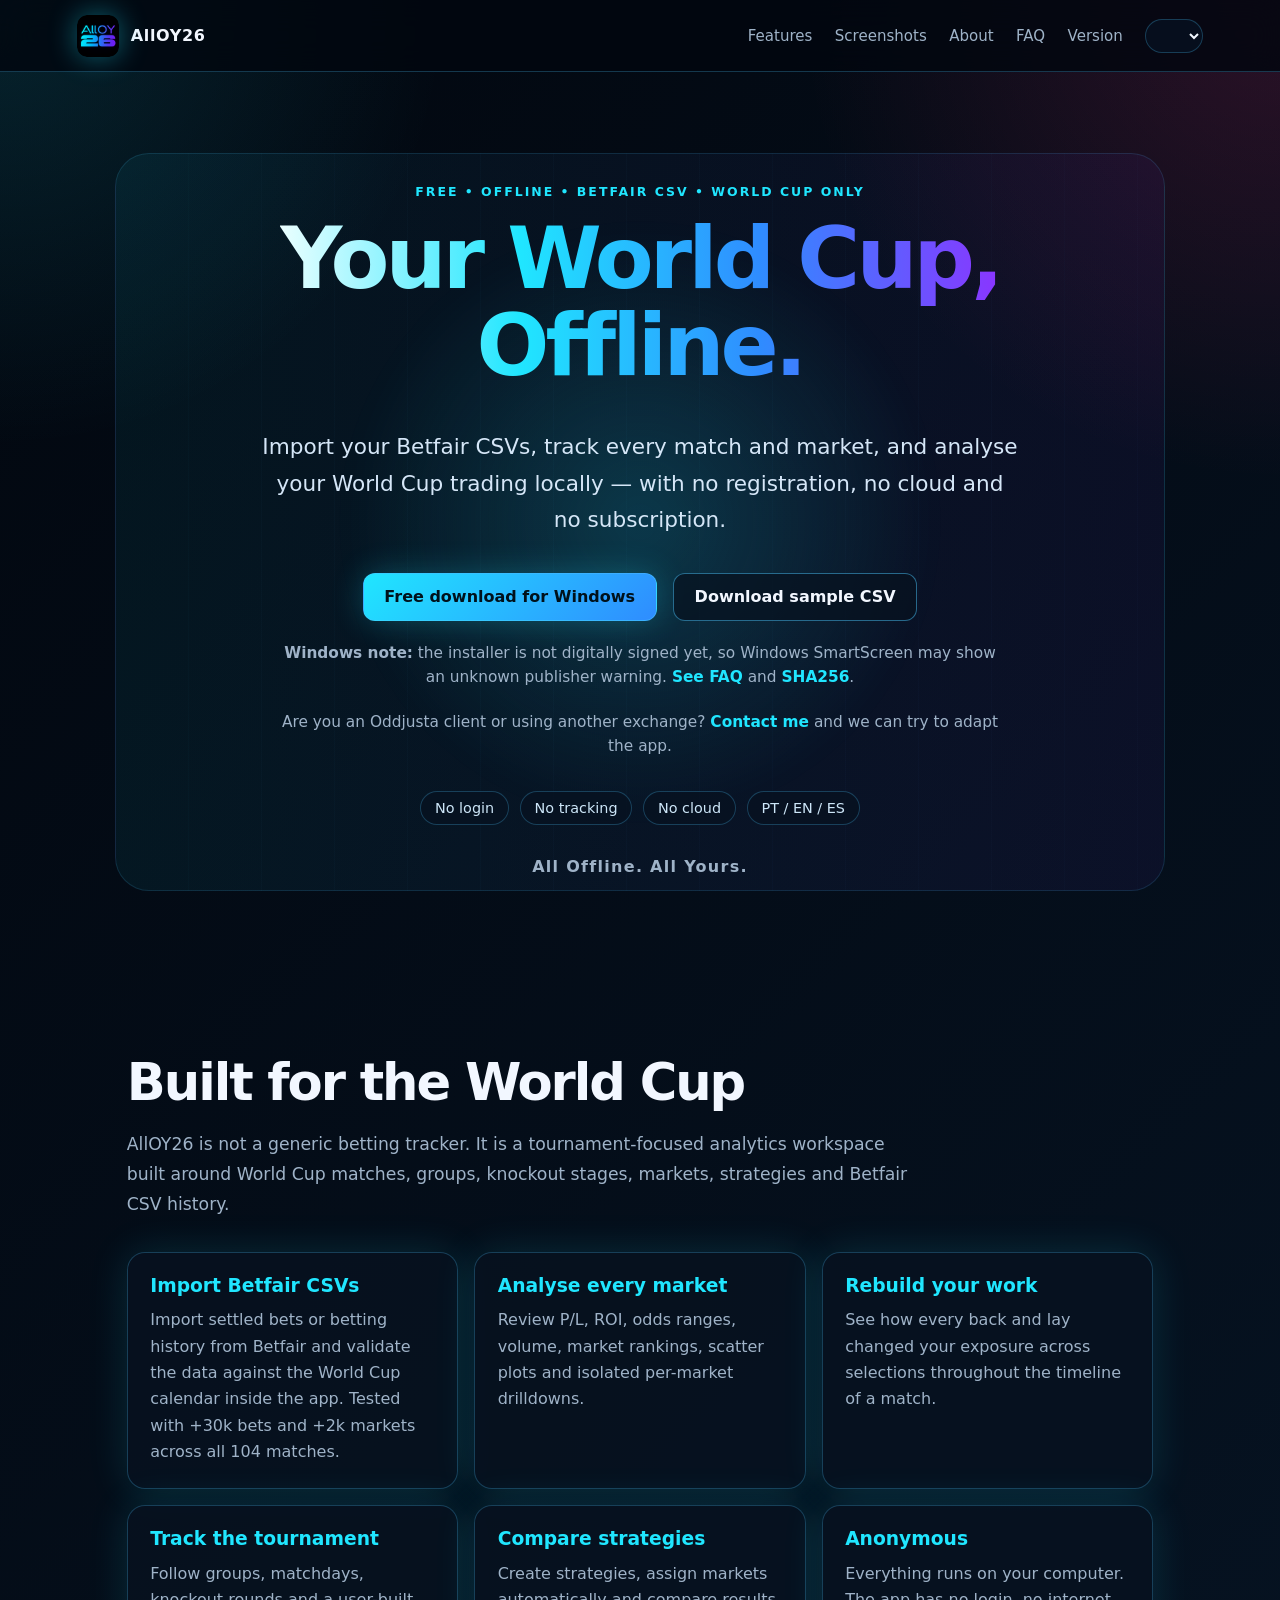
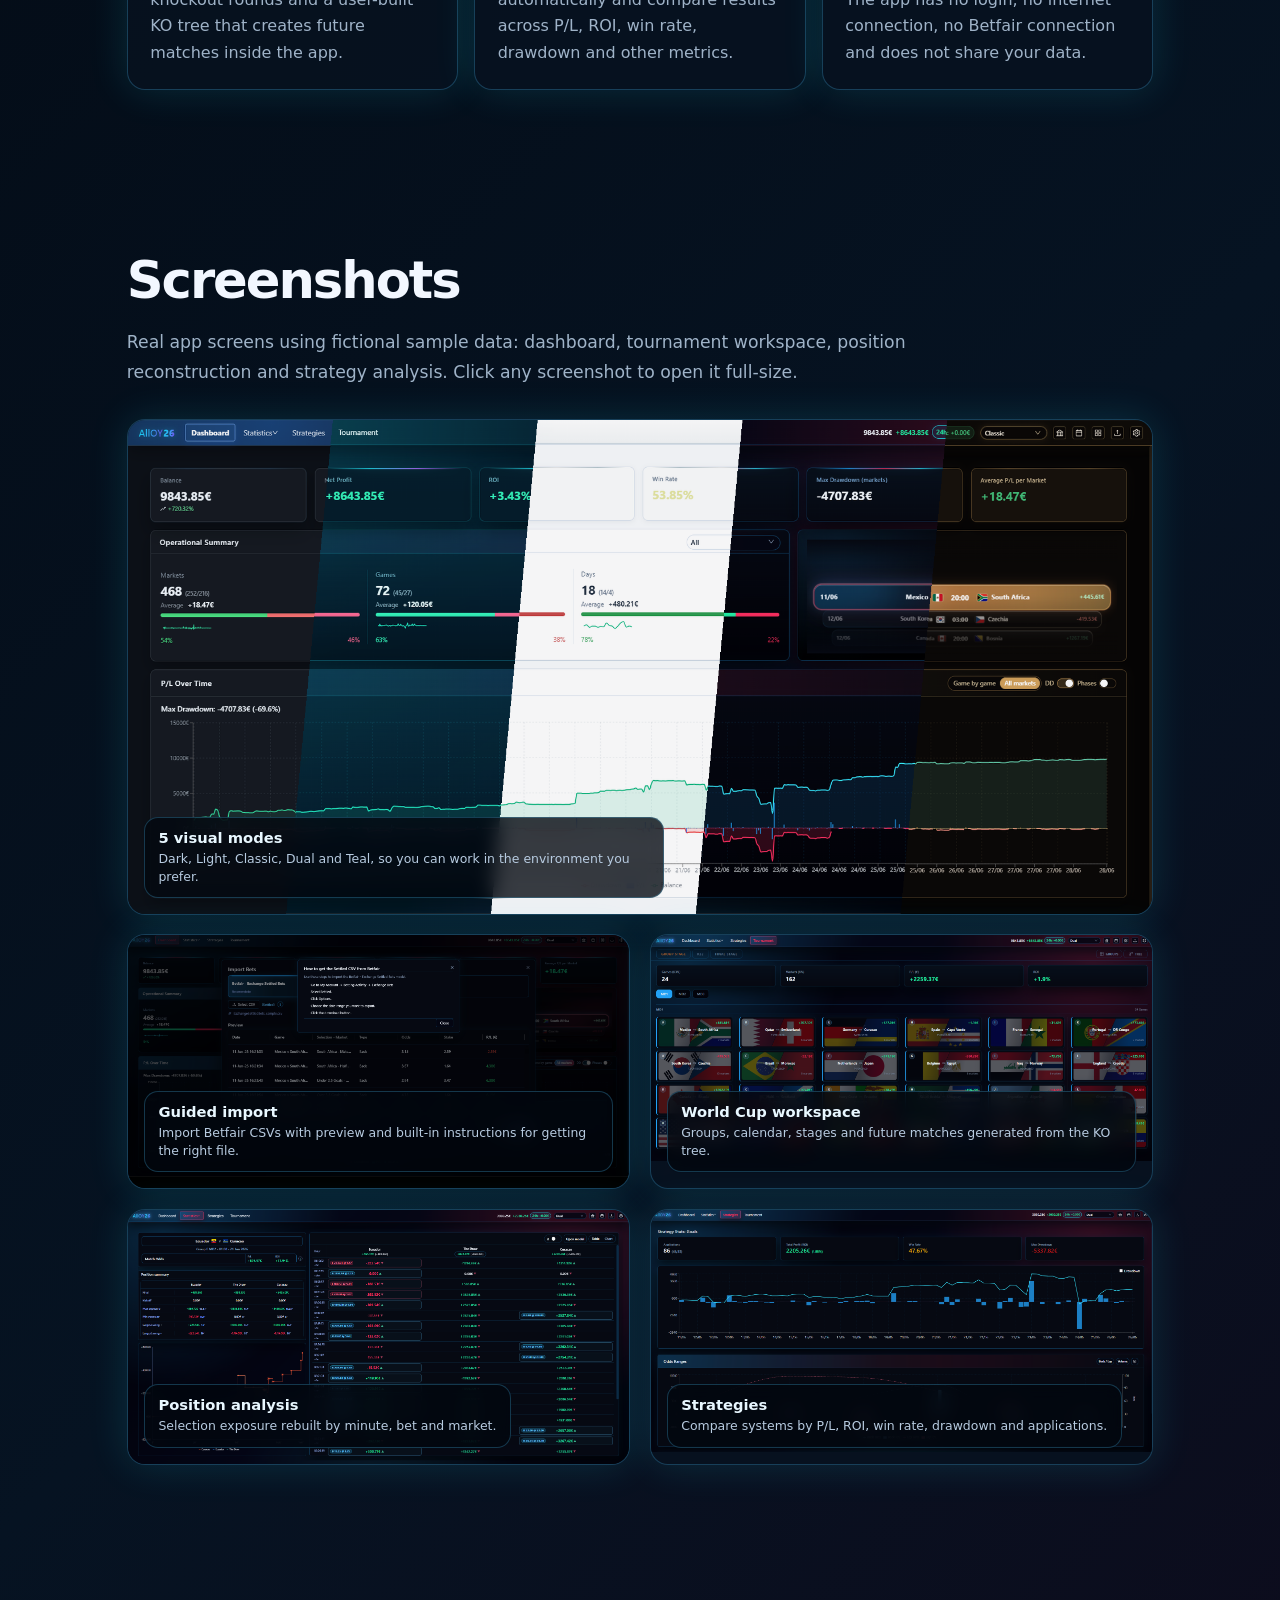
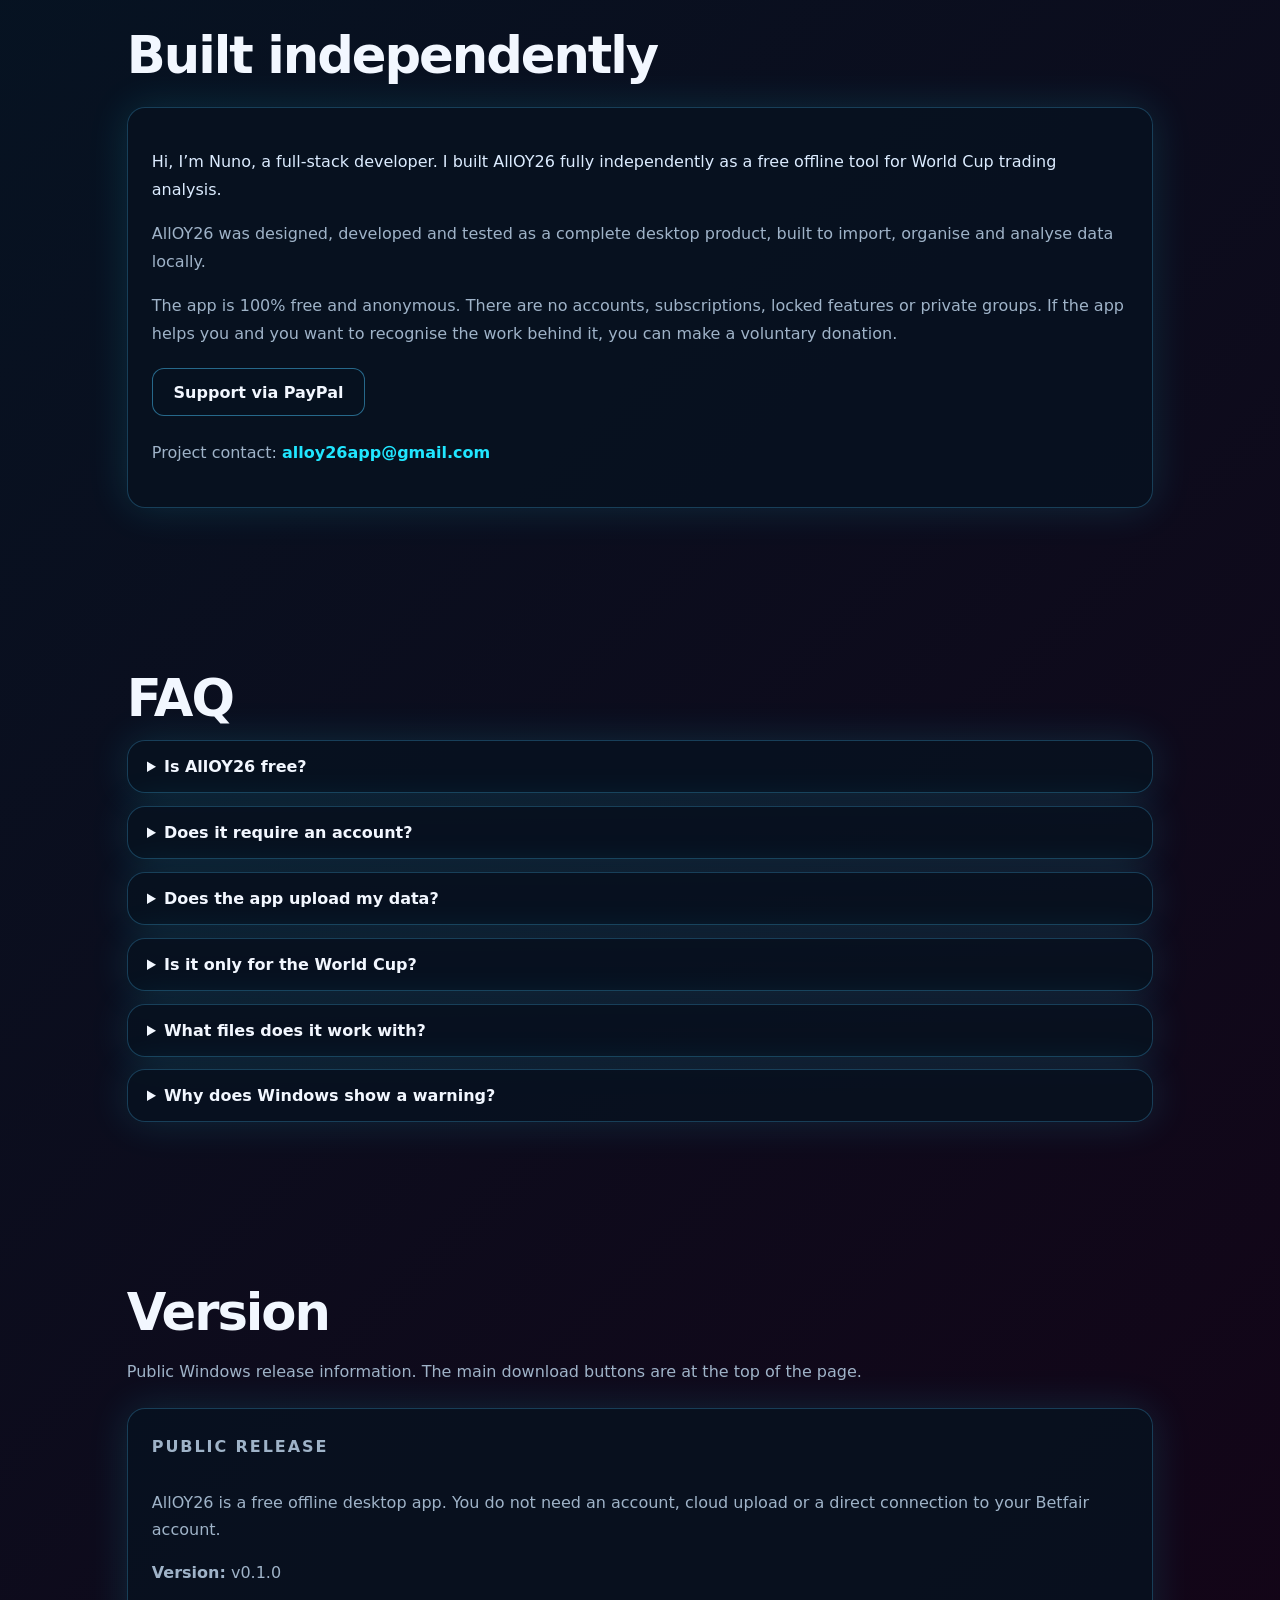
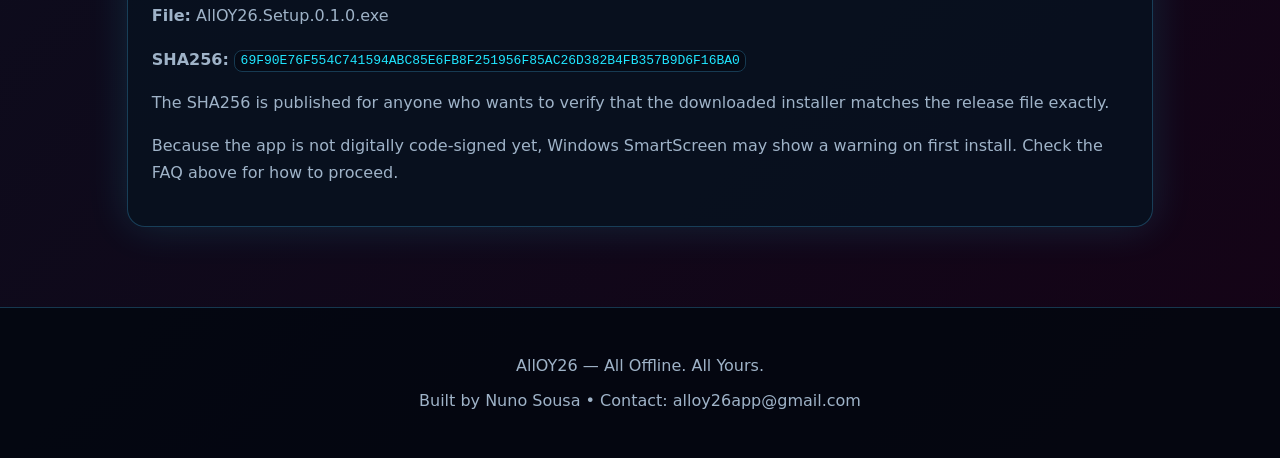
==== en.html @ 1a5ba140 "Update en.html" ====
<!DOCTYPE html>
<html lang="en">
<head>
  <meta charset="UTF-8" />
  <meta name="viewport" content="width=device-width, initial-scale=1.0" />

  <title>AllOY26 — Offline World Cup Trading Analyst</title>

  <meta
    name="description"
    content="AllOY26 is a free offline World Cup trading analyst for Betfair CSVs. No account, no cloud, no subscription."
  />

  <link rel="stylesheet" href="styles.css" />
</head>

<body>
  <header class="site-header">
    <div class="brand">
      <img class="brand-logo" src="assets/logo.png" alt="AllOY26 logo">
      <span>AllOY26</span>
    </div>

    <nav>
      <a href="#features">Features</a>
      <a href="#screenshots">Screenshots</a>
      <a href="#about">About</a>
      <a href="#faq">FAQ</a>
      <a href="#download">Version</a>
      <label class="language-picker" aria-label="Choose language">
        <select onchange="window.location.href = this.value">
          <option value="index.html">🇵🇹</option>
          <option value="en.html" selected>🇬🇧</option>
          <option value="es.html">🇪🇸</option>
        </select>
      </label>
    </nav>
  </header>

  <main>
    <section class="hero">
      <div class="hero-glow"></div>

      <p class="eyebrow">Free • Offline • Betfair CSV • World Cup only</p>

      <h1>Your World Cup,<br>Offline.</h1>

      <p class="hero-text">
        Import your Betfair CSVs, track every match and market, and analyse
        your World Cup trading locally — with no registration, no cloud and no subscription.
      </p>

      <div class="hero-actions">
        <a class="btn primary" href="https://github.com/NunoSousa9/alloy26/releases/download/v0.1.0/AllOY26.Setup.0.1.0.exe">
          Free download for Windows
        </a>
        <a class="btn secondary" href="https://github.com/NunoSousa9/alloy26/releases/download/v0.1.0/ExchangeSettledBets_sample.csv">
          Download sample CSV
        </a>
      </div>

      <p class="hero-note">
        <strong>Windows note:</strong> the installer is not digitally signed yet,
        so Windows SmartScreen may show an unknown publisher warning.
        <a href="#faq">See FAQ</a> and <a href="#download">SHA256</a>.
      </p>

      <p class="hero-note">
        Are you an Oddjusta client or using another exchange?
        <a href="mailto:alloy26app@gmail.com">Contact me</a> and we can try to adapt the app.
      </p>

      <div class="trust-row">
        <span>No login</span>
        <span>No tracking</span>
        <span>No cloud</span>
        <span>PT / EN / ES</span>
      </div>

      <p class="tagline">All Offline. All Yours.</p>
    </section>

    <section id="features" class="section">
      <h2>Built for the World Cup</h2>

      <p class="section-intro">
        AllOY26 is not a generic betting tracker. It is a tournament-focused
        analytics workspace built around World Cup matches, groups, knockout stages,
        markets, strategies and Betfair CSV history.
      </p>

      <div class="feature-grid">
        <article>
          <h3>Import Betfair CSVs</h3>
          <p>
            Import settled bets or betting history from Betfair and validate the data against the World Cup calendar inside the app. Tested with +30k bets and +2k markets across all 104 matches.
          </p>
        </article>

        <article>
          <h3>Analyse every market</h3>
          <p>
            Review P/L, ROI, odds ranges, volume, market rankings, scatter plots
            and isolated per-market drilldowns.
          </p>
        </article>

        <article>
          <h3>Rebuild your work</h3>
          <p>
            See how every back and lay changed your exposure across selections
            throughout the timeline of a match.
          </p>
        </article>

        <article>
          <h3>Track the tournament</h3>
          <p>
            Follow groups, matchdays, knockout rounds and a user-built KO tree
            that creates future matches inside the app.
          </p>
        </article>

        <article>
          <h3>Compare strategies</h3>
          <p>
            Create strategies, assign markets automatically and compare results
            across P/L, ROI, win rate, drawdown and other metrics.
          </p>
        </article>

        <article>
          <h3>Anonymous</h3>
          <p>
            Everything runs on your computer. The app has no login, no internet connection,
            no Betfair connection and does not share your data.
          </p>
        </article>
      </div>
    </section>

    <section id="screenshots" class="section screenshots">
      <h2>Screenshots</h2>

      <p class="section-intro">
        Real app screens using fictional sample data: dashboard, tournament workspace,
        position reconstruction and strategy analysis. Click any screenshot to open it full-size.
      </p>

      <div class="screenshot-showcase">
        <a class="screenshot-card screenshot-main" href="assets/visual-modes.png" target="_blank" rel="noopener">
          <img src="assets/visual-modes.png" alt="AllOY26 dashboard split across five visual modes">
          <figcaption>
            <strong>5 visual modes</strong>
            <span>Dark, Light, Classic, Dual and Teal, so you can work in the environment you prefer.</span>
          </figcaption>
        </a>

        <div class="screenshot-grid">
          <a class="screenshot-card" href="assets/import-guided.png" target="_blank" rel="noopener">
            <img src="assets/import-guided.png" alt="AllOY26 importer with CSV preview and Betfair instructions">
            <figcaption>
              <strong>Guided import</strong>
              <span>Import Betfair CSVs with preview and built-in instructions for getting the right file.</span>
            </figcaption>
          </a>

          <a class="screenshot-card" href="assets/tournament.png" target="_blank" rel="noopener">
            <img src="assets/tournament.png" alt="AllOY26 World Cup tournament workspace">
            <figcaption>
              <strong>World Cup workspace</strong>
              <span>Groups, calendar, stages and future matches generated from the KO tree.</span>
            </figcaption>
          </a>

          <a class="screenshot-card" href="assets/position-analysis.png" target="_blank" rel="noopener">
            <img src="assets/position-analysis.png" alt="AllOY26 position and exposure analysis screen">
            <figcaption>
              <strong>Position analysis</strong>
              <span>Selection exposure rebuilt by minute, bet and market.</span>
            </figcaption>
          </a>

          <a class="screenshot-card" href="assets/strategies.png" target="_blank" rel="noopener">
            <img src="assets/strategies.png" alt="AllOY26 strategy statistics screen">
            <figcaption>
              <strong>Strategies</strong>
              <span>Compare systems by P/L, ROI, win rate, drawdown and applications.</span>
            </figcaption>
          </a>
        </div>
      </div>
    </section>

    <section id="about" class="section about">
      <h2>Built independently</h2>

      <div class="about-card">
        <p>
          Hi, I’m Nuno, a full-stack developer. I built AllOY26 fully
          independently as a free offline tool for World Cup trading analysis.
        </p>

        <p>
          AllOY26 was designed, developed and tested as a complete desktop product,
          built to import, organise and analyse data locally.
        </p>

        <p>
          The app is 100% free and anonymous. There are no accounts,
          subscriptions, locked features or private groups. If the app helps you
          and you want to recognise the work behind it, you can make a voluntary
          donation.
        </p>

        <div class="about-actions">
          <a class="btn secondary" href="https://www.paypal.com/paypalme/AllOYApp" target="_blank" rel="noopener">
            Support via PayPal
          </a>
        </div>

        <p>
          Project contact:
          <a href="mailto:alloy26app@gmail.com">alloy26app@gmail.com</a>
        </p>
      </div>
    </section>

    <section id="faq" class="section faq">
      <h2>FAQ</h2>

      <details>
        <summary>Is AllOY26 free?</summary>
        <p>Yes. The app is free to download and use.</p>
      </details>

      <details>
        <summary>Does it require an account?</summary>
        <p>No. There is no login, account system or registration.</p>
      </details>

      <details>
        <summary>Does the app upload my data?</summary>
        <p>No. AllOY26 is offline. Your CSVs and data stay on your computer.</p>
      </details>

      <details>
        <summary>Is it only for the World Cup?</summary>
        <p>
          Yes. AllOY26 was built specifically around the World Cup structure,
          calendar, groups and knockout stages.
        </p>
      </details>

      <details>
        <summary>What files does it work with?</summary>
        <p>
          The app was designed to import Betfair CSVs related to World Cup bets
          and markets.
        </p>
      </details>

      <details>
        <summary>Why does Windows show a warning?</summary>
        <p>
          Because AllOY26 is a new indie app and is not digitally code-signed yet,
          Windows SmartScreen may show a warning on first install. This is common
          for new applications from independent developers.
        </p>
        <p>
          To install it, click "More info" and then "Run anyway".
          You can also verify the file integrity using the SHA256 checksum published
          in the Version section.
        </p>
      </details>

    </section>

    <section id="download" class="section download">
      <h2>Version</h2>
    
      <p>
        Public Windows release information. The main download buttons are at the
        top of the page.
      </p>
    
      <div class="download-box">
        <p class="status">Public release</p>
    
        <p>
          AllOY26 is a free offline desktop app. You do not need an account,
          cloud upload or a direct connection to your Betfair account.
        </p>
    
        <p>
          <strong>Version:</strong> v0.1.0
        </p>
    
        <p>
          <strong>File:</strong> AllOY26.Setup.0.1.0.exe
        </p>
    
        <p>
          <strong>SHA256:</strong>
          <code>69F90E76F554C741594ABC85E6FB8F251956F85AC26D382B4FB357B9D6F16BA0</code>
        </p>
    
        <p>
          The SHA256 is published for anyone who wants to verify that the downloaded
          installer matches the release file exactly.
        </p>
    
        <p>
          Because the app is not digitally code-signed yet, Windows SmartScreen may show
          a warning on first install. Check the FAQ above for how to proceed.
        </p>
      </div>
    </section>
  </main>

  <footer>
    <p>AllOY26 — All Offline. All Yours.</p>
    <p>Built by Nuno Sousa • Contact: alloy26app@gmail.com</p>
  </footer>
</body>
</html>
---- styles.css ----
:root {
  --bg: #02070f;
  --bg-soft: #061424;
  --card: rgba(7, 18, 32, 0.86);
  --card-strong: rgba(10, 28, 48, 0.95);
  --border: rgba(74, 198, 255, 0.26);
  --border-strong: rgba(74, 198, 255, 0.48);
  --text: #f2f7ff;
  --muted: #9fb3c8;
  --cyan: #20e6ff;
  --blue: #2f8cff;
  --violet: #8a35ff;
  --pink: #ff2d7a;
  --green: #21f0a0;
  --shadow: 0 0 40px rgba(32, 230, 255, 0.14);
}

* {
  box-sizing: border-box;
}

html {
  scroll-behavior: smooth;
}

body {
  margin: 0;
  font-family: Inter, system-ui, -apple-system, BlinkMacSystemFont, "Segoe UI", sans-serif;
  background:
    radial-gradient(circle at top left, rgba(32, 230, 255, 0.13), transparent 28rem),
    radial-gradient(circle at top right, rgba(255, 45, 122, 0.16), transparent 30rem),
    linear-gradient(135deg, #02070f 0%, #061322 48%, #150316 100%);
  color: var(--text);
  min-height: 100vh;
}

a {
  color: inherit;
  text-decoration: none;
}

.site-header {
  position: sticky;
  top: 0;
  z-index: 10;
  height: 72px;
  display: flex;
  align-items: center;
  justify-content: space-between;
  padding: 0 6vw;
  border-bottom: 1px solid var(--border);
  background: rgba(2, 7, 15, 0.82);
  backdrop-filter: blur(16px);
}

.brand {
  display: flex;
  align-items: center;
  gap: 0.75rem;
  font-weight: 800;
  letter-spacing: 0.04em;
}

.brand-logo {
  width: 42px;
  height: 42px;
  object-fit: contain;
  border-radius: 10px;
  display: block;
  filter: drop-shadow(0 0 14px rgba(32, 230, 255, 0.4));
}

nav {
  display: flex;
  align-items: center;
  gap: 1.4rem;
  color: var(--muted);
  font-size: 0.94rem;
}

nav a:hover {
  color: var(--cyan);
}

.language-picker {
  position: relative;
}

.language-picker select {
  min-height: 34px;
  width: 58px;
  padding: 0 1.6rem 0 0.65rem;
  border: 1px solid var(--border);
  border-radius: 999px;
  background: rgba(7, 18, 32, 0.82);
  color: var(--text);
  font: inherit;
  cursor: pointer;
  outline: none;
}

.language-picker select:hover,
.language-picker select:focus {
  border-color: var(--cyan);
}

main {
  overflow: hidden;
}

.hero {
  position: relative;
  min-height: calc(100vh - 72px);
  display: grid;
  place-items: center;
  text-align: center;
  padding: 7rem 6vw 5rem;
}

.hero::before {
  content: "";
  position: absolute;
  inset: 9%;
  border: 1px solid rgba(74, 198, 255, 0.14);
  border-radius: 34px;
  background:
    linear-gradient(90deg, rgba(32, 230, 255, 0.06), rgba(138, 53, 255, 0.06)),
    repeating-linear-gradient(
      90deg,
      transparent 0,
      transparent 72px,
      rgba(74, 198, 255, 0.035) 73px
    );
  pointer-events: none;
}

.hero > * {
  position: relative;
  z-index: 2;
}

.hero-glow {
  position: absolute;
  width: 620px;
  height: 620px;
  border-radius: 50%;
  background: radial-gradient(circle, rgba(32, 230, 255, 0.18), transparent 68%);
  filter: blur(12px);
}

.eyebrow {
  margin: 0 0 1rem;
  color: var(--cyan);
  font-weight: 800;
  letter-spacing: 0.16em;
  text-transform: uppercase;
  font-size: 0.78rem;
}

h1 {
  max-width: 980px;
  margin: 0;
  font-size: clamp(2.8rem, 6.7vw, 6.2rem);
  line-height: 1.02;
  letter-spacing: -0.045em;
  background: linear-gradient(90deg, #eaffff, var(--cyan), var(--blue), var(--violet));
  -webkit-background-clip: text;
  background-clip: text;
  color: transparent;
  padding-bottom: 0.08em;
}

.hero-text {
  max-width: 760px;
  margin: 2rem auto 0;
  color: #d5e6f7;
  font-size: clamp(1.05rem, 1.8vw, 1.35rem);
  line-height: 1.7;
}

.hero-note {
  max-width: 720px;
  margin: 1.25rem auto 0;
  color: var(--muted);
  font-size: 0.96rem;
  line-height: 1.6;
}

.hero-note a {
  color: var(--cyan);
  font-weight: 800;
}

.hero-actions {
  display: flex;
  justify-content: center;
  gap: 1rem;
  flex-wrap: wrap;
  margin-top: 2.1rem;
}

.btn {
  display: inline-flex;
  align-items: center;
  justify-content: center;
  min-height: 48px;
  padding: 0 1.3rem;
  border-radius: 12px;
  font-weight: 800;
  border: 1px solid var(--border-strong);
  transition: transform 0.16s ease, box-shadow 0.16s ease, border-color 0.16s ease;
}

.btn:hover {
  transform: translateY(-2px);
}

.btn.primary {
  background: linear-gradient(135deg, var(--cyan), var(--blue));
  color: #00111b;
  box-shadow: 0 0 32px rgba(32, 230, 255, 0.24);
}

.btn.secondary {
  background: rgba(7, 18, 32, 0.74);
  color: var(--text);
}

.trust-row {
  display: flex;
  justify-content: center;
  gap: 0.7rem;
  flex-wrap: wrap;
  margin-top: 2rem;
}

.trust-row span {
  border: 1px solid var(--border);
  background: rgba(7, 18, 32, 0.75);
  color: #cde6f8;
  border-radius: 999px;
  padding: 0.5rem 0.85rem;
  font-size: 0.9rem;
}

.tagline {
  margin-top: 2rem;
  color: var(--muted);
  font-weight: 700;
  letter-spacing: 0.08em;
}

.section {
  max-width: 1180px;
  margin: 0 auto;
  padding: 5rem 6vw;
}

.section h2 {
  margin: 0;
  font-size: clamp(2rem, 4vw, 3.5rem);
  letter-spacing: -0.04em;
}

.section-intro {
  max-width: 800px;
  color: var(--muted);
  font-size: 1.08rem;
  line-height: 1.75;
}

.feature-grid {
  display: grid;
  grid-template-columns: repeat(3, minmax(0, 1fr));
  gap: 1rem;
  margin-top: 2rem;
}

.feature-grid article,
.download-box,
.faq details,
.screenshot-card,
.about-card {
  border: 1px solid var(--border);
  background: var(--card);
  border-radius: 18px;
  box-shadow: var(--shadow);
}

.feature-grid article {
  padding: 1.4rem;
}

.feature-grid h3 {
  margin: 0 0 0.7rem;
  color: var(--cyan);
}

.feature-grid p {
  margin: 0;
  color: var(--muted);
  line-height: 1.65;
}

.screenshot-showcase {
  margin-top: 2rem;
}

.screenshot-grid {
  display: grid;
  grid-template-columns: repeat(2, minmax(0, 1fr));
  gap: 1.2rem;
  margin-top: 1.2rem;
}

.screenshot-card {
  margin: 0;
  color: var(--muted);
  overflow: hidden;
  position: relative;
  background: rgba(7, 18, 32, 0.86);
}

.screenshot-card img {
  width: 100%;
  height: auto;
  display: block;
  opacity: 0.96;
  transition: transform 0.25s ease, opacity 0.25s ease;
}

.screenshot-main img {
  width: 100%;
}

.screenshot-main {
  display: block;
}

.screenshot-card:hover img {
  transform: scale(1.015);
  opacity: 1;
}

.screenshot-card figcaption {
  position: absolute;
  left: 1rem;
  bottom: 1rem;
  max-width: min(520px, calc(100% - 2rem));
  padding: 0.7rem 0.85rem;
  border-radius: 14px;
  background: rgba(2, 7, 15, 0.78);
  border: 1px solid var(--border);
  color: #e8f7ff;
  backdrop-filter: blur(10px);
}

.screenshot-card figcaption strong,
.screenshot-card figcaption span {
  display: block;
}

.screenshot-card figcaption strong {
  font-size: 0.92rem;
  font-weight: 900;
}

.screenshot-card figcaption span {
  margin-top: 0.25rem;
  color: #b7cbe0;
  font-size: 0.78rem;
  line-height: 1.45;
}

.placeholder {
  background:
    linear-gradient(135deg, rgba(32, 230, 255, 0.08), rgba(255, 45, 122, 0.08)),
    repeating-linear-gradient(
      0deg,
      rgba(255, 255, 255, 0.035) 0,
      rgba(255, 255, 255, 0.035) 1px,
      transparent 1px,
      transparent 38px
    );
}

.download-box {
  margin-top: 1.4rem;
  padding: 1.5rem;
}

.status {
  display: inline-flex;
  margin: 0 0 0.8rem;
  color: var(--green);
  font-weight: 900;
  text-transform: uppercase;
  letter-spacing: 0.12em;
}

.download p {
  color: var(--muted);
  line-height: 1.7;
}

.about-card {
  margin-top: 1.4rem;
  padding: 1.5rem;
}

.about-card p {
  color: var(--muted);
  line-height: 1.75;
}

.about-card p:first-child {
  color: #dcecff;
}

.about-actions {
  margin: 1.25rem 0 1.4rem;
}

.about-card .btn {
  color: var(--text);
}

.about-card a {
  color: var(--cyan);
  font-weight: 800;
}

.faq details {
  padding: 1rem 1.2rem;
  margin-top: 0.8rem;
}

.faq summary {
  cursor: pointer;
  font-weight: 800;
}

.faq p {
  color: var(--muted);
  line-height: 1.6;
}

.download-actions {
  display: flex;
  gap: 1rem;
  flex-wrap: wrap;
  margin-top: 1.2rem;
}

code {
  color: var(--cyan);
  background: rgba(2, 7, 15, 0.55);
  border: 1px solid var(--border);
  border-radius: 8px;
  padding: 0.15rem 0.35rem;
  word-break: break-all;
}

footer {
  border-top: 1px solid var(--border);
  padding: 2rem 6vw;
  color: var(--muted);
  text-align: center;
  background: rgba(2, 7, 15, 0.82);
}

@media (max-width: 900px) {
  .site-header {
    height: auto;
    min-height: 72px;
    align-items: flex-start;
    flex-direction: column;
    gap: 1rem;
    padding: 1rem 6vw;
  }

  nav {
    flex-wrap: wrap;
  }

  .hero {
    padding-top: 5rem;
  }

  .feature-grid,
  .screenshot-grid {
    grid-template-columns: 1fr;
  }

  .hero::before {
    inset: 3%;
  }
}
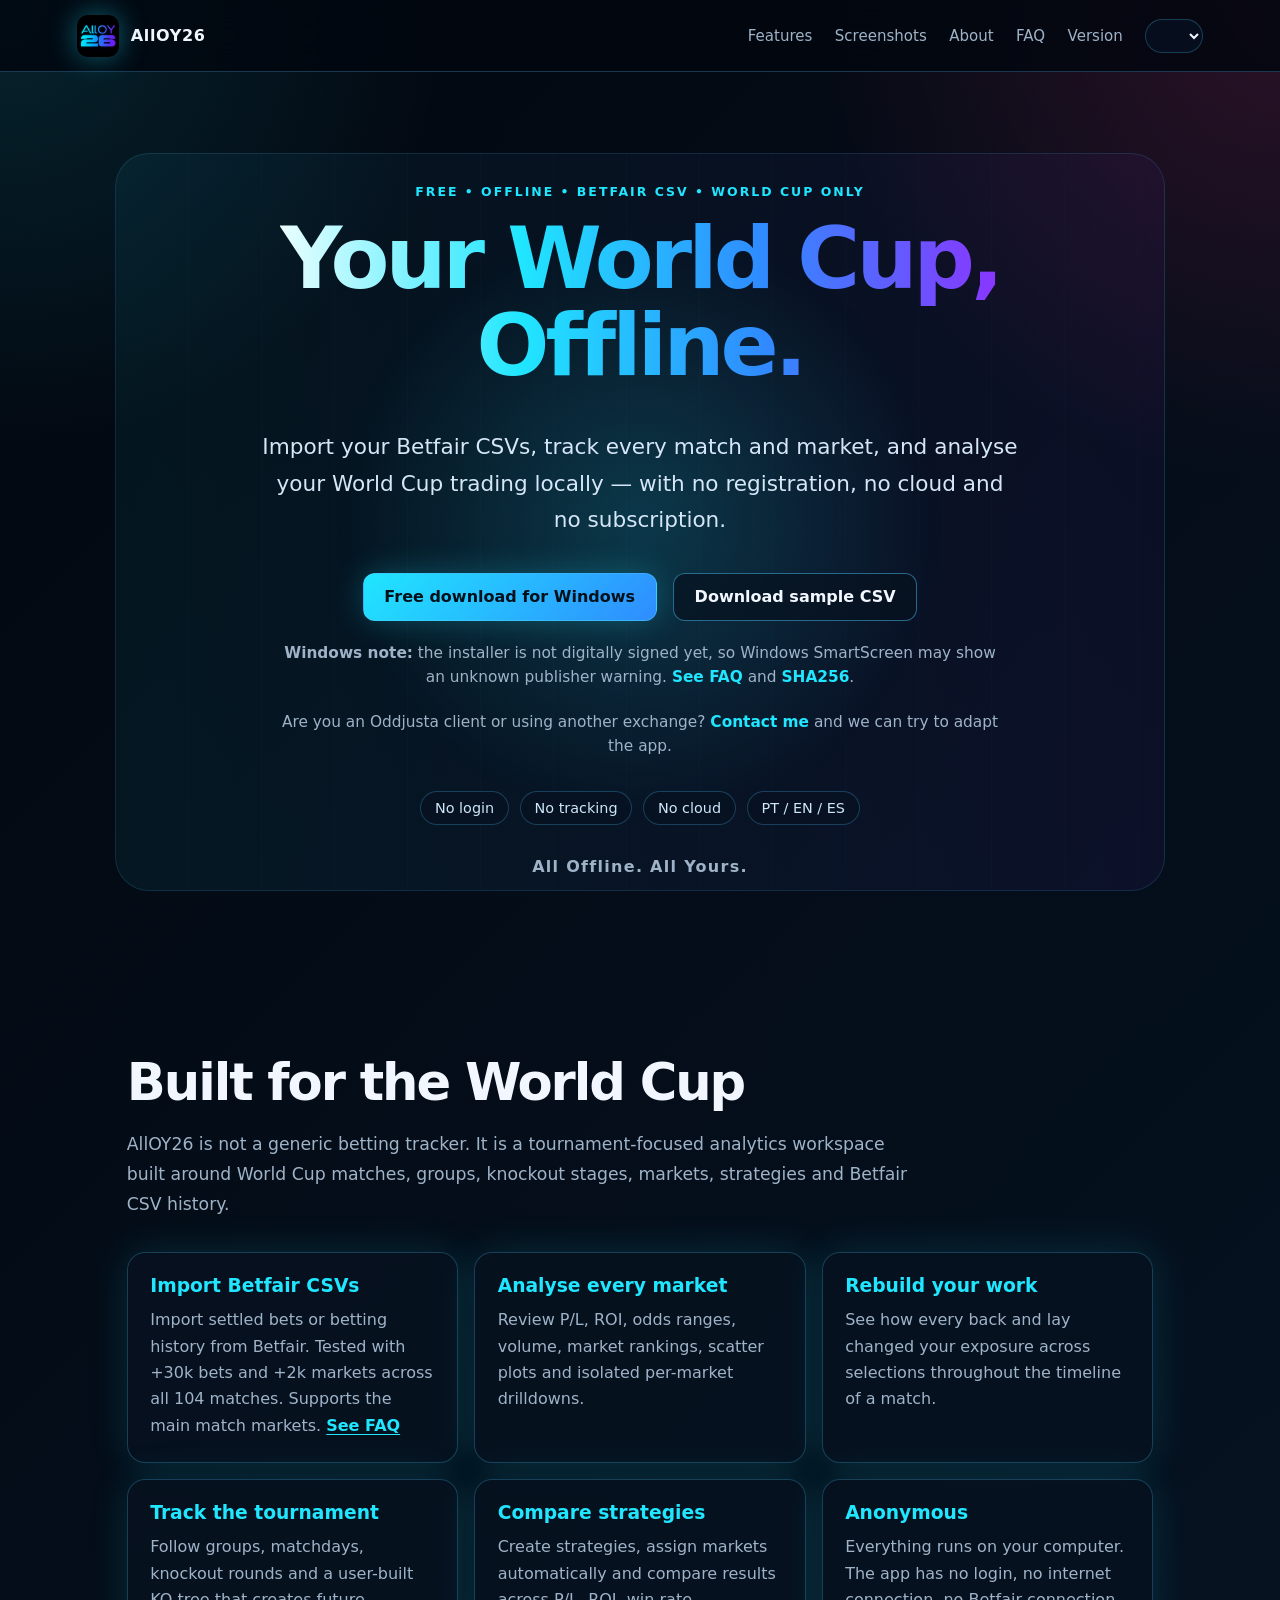
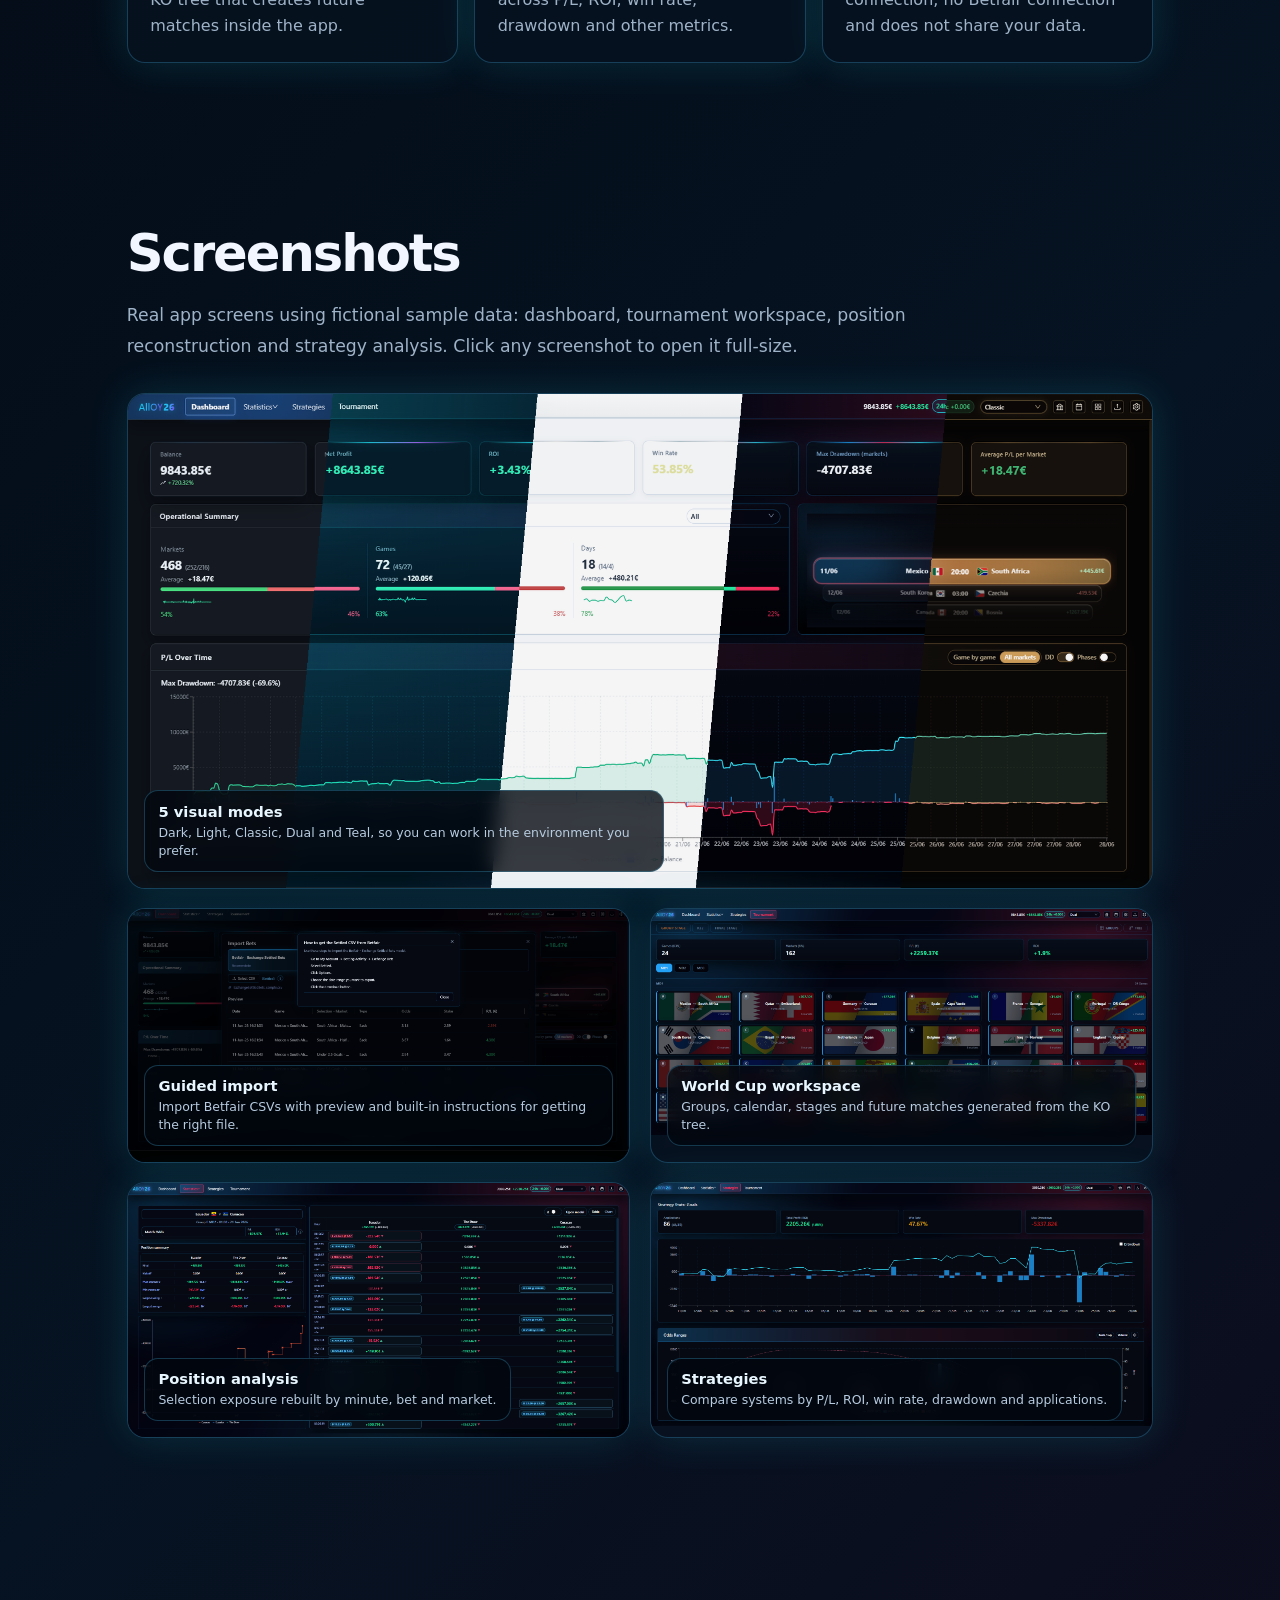
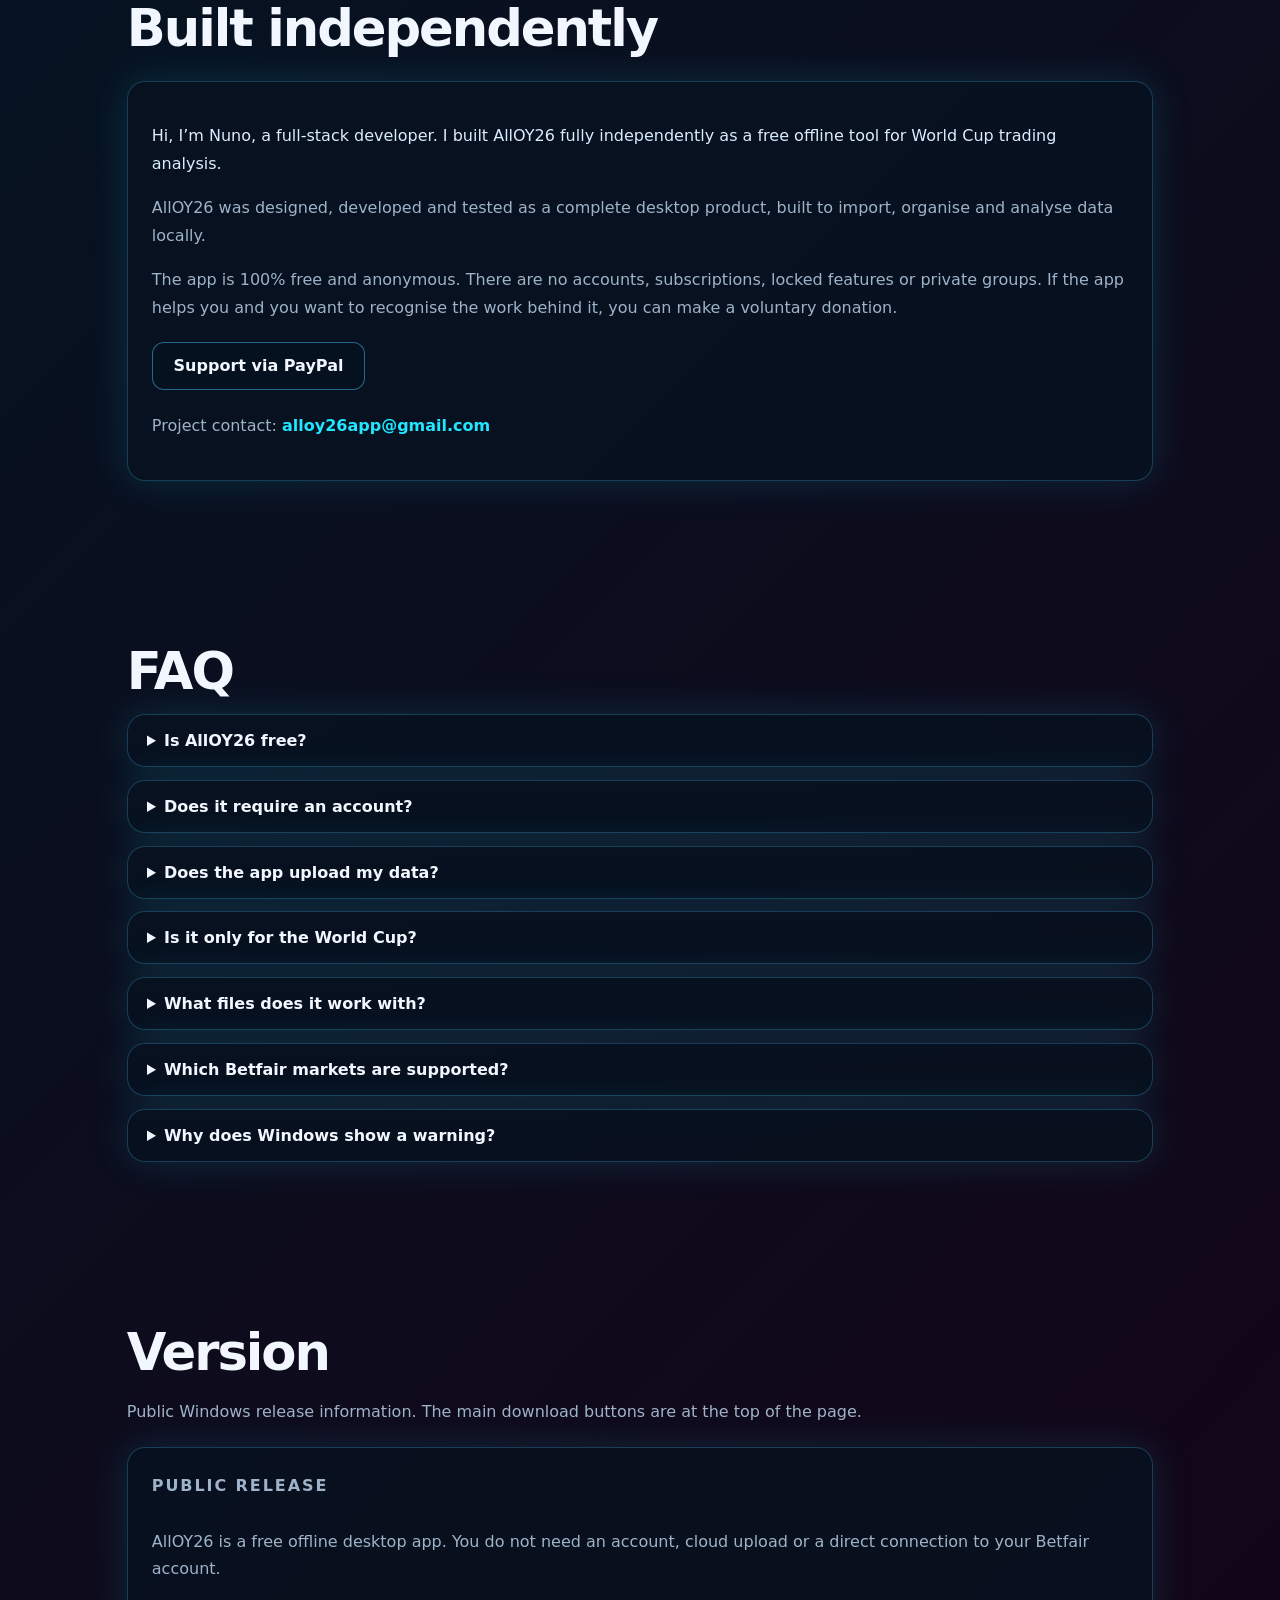
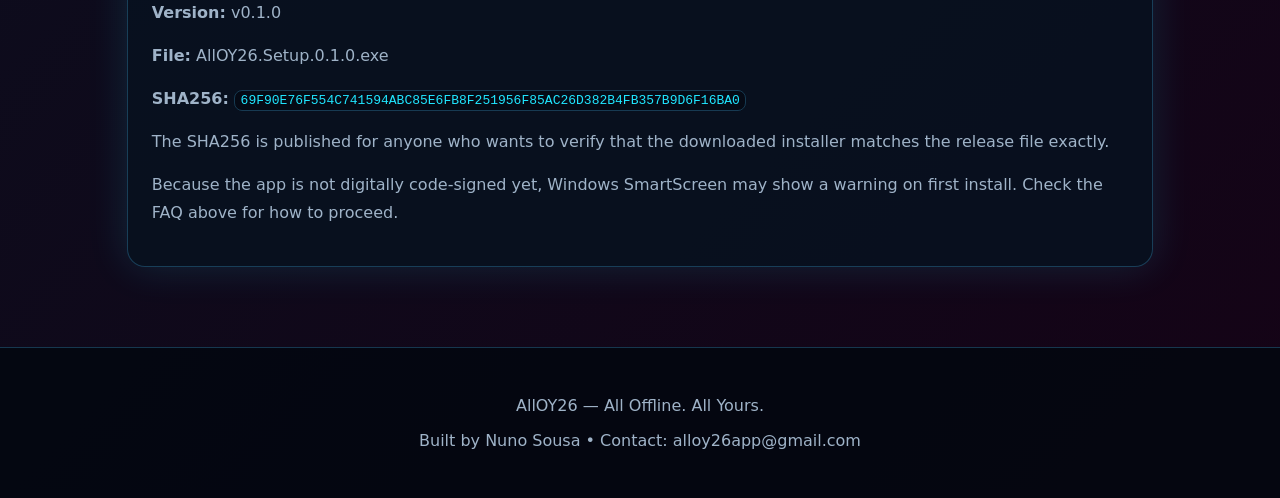
==== commit 7622a787: "markets info + faqs" ====
--- a/en.html
+++ b/en.html
@@ -93,7 +93,9 @@
         <article>
           <h3>Import Betfair CSVs</h3>
           <p>
-            Import settled bets or betting history from Betfair and validate the data against the World Cup calendar inside the app. Tested with +30k bets and +2k markets across all 104 matches.
+            Import settled bets or betting history from Betfair. Tested with +30k
+            bets and +2k markets across all 104 matches. Supports the main match
+            markets. <a href="#supported-markets">See FAQ</a>
           </p>
         </article>
 
@@ -260,6 +262,22 @@
         </p>
       </details>
 
+      <details id="supported-markets">
+        <summary>Which Betfair markets are supported?</summary>
+        <p>
+          AllOY26 supports the main World Cup match markets:
+        </p>
+        <p>
+          Match Odds; Over/Under Goals; Correct Score; Half Time; First Half Goals;
+          Half Time Score; Extra Time; ET Over/Under Goals; ET Correct Score; Both
+          Teams to Score; Double Chance; Draw no Bet; Method of Victory; To Qualify;
+          Winner; To Lift The Trophy.
+        </p>
+        <p>
+          It currently does not support corners, cards, handicaps or player markets.
+        </p>
+      </details>
+
       <details>
         <summary>Why does Windows show a warning?</summary>
         <p>
@@ -322,5 +340,22 @@
     <p>AllOY26 — All Offline. All Yours.</p>
     <p>Built by Nuno Sousa • Contact: alloy26app@gmail.com</p>
   </footer>
+
+  <script>
+    function openAnchoredDetails() {
+      const targetId = window.location.hash.slice(1);
+      if (!targetId) return;
+
+      const target = document.getElementById(targetId);
+      if (target && target.tagName.toLowerCase() === "details") {
+        target.open = true;
+        const scrollTarget = target.closest(".faq") || target;
+        scrollTarget.scrollIntoView({ behavior: "smooth", block: "start" });
+      }
+    }
+
+    window.addEventListener("DOMContentLoaded", openAnchoredDetails);
+    window.addEventListener("hashchange", openAnchoredDetails);
+  </script>
 </body>
 </html>
--- a/styles.css
+++ b/styles.css
@@ -254,6 +254,7 @@
   max-width: 1180px;
   margin: 0 auto;
   padding: 5rem 6vw;
+  scroll-margin-top: 88px;
 }
 
 .section h2 {
@@ -300,6 +301,14 @@
   margin: 0;
   color: var(--muted);
   line-height: 1.65;
+}
+
+.feature-grid a {
+  color: var(--cyan);
+  font-weight: 700;
+  text-decoration: underline;
+  text-decoration-thickness: 1px;
+  text-underline-offset: 0.18em;
 }
 
 .screenshot-showcase {
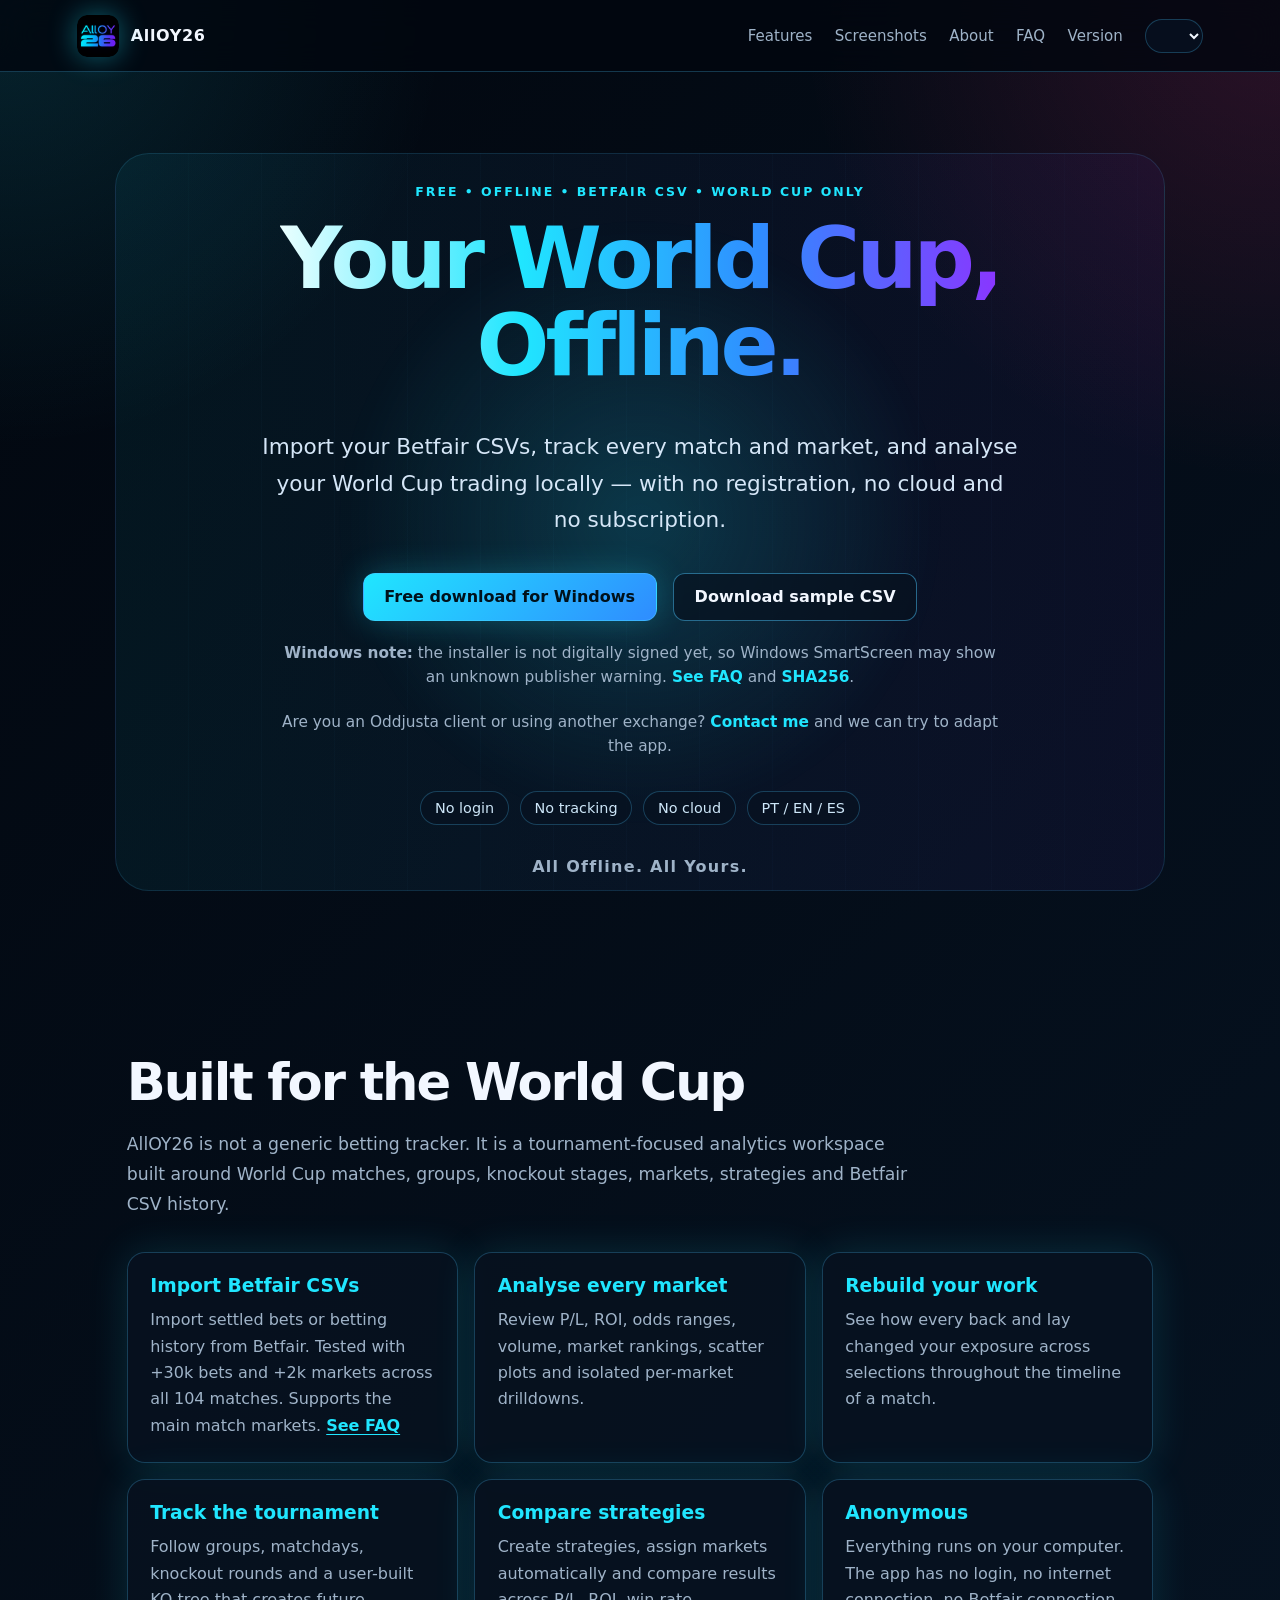
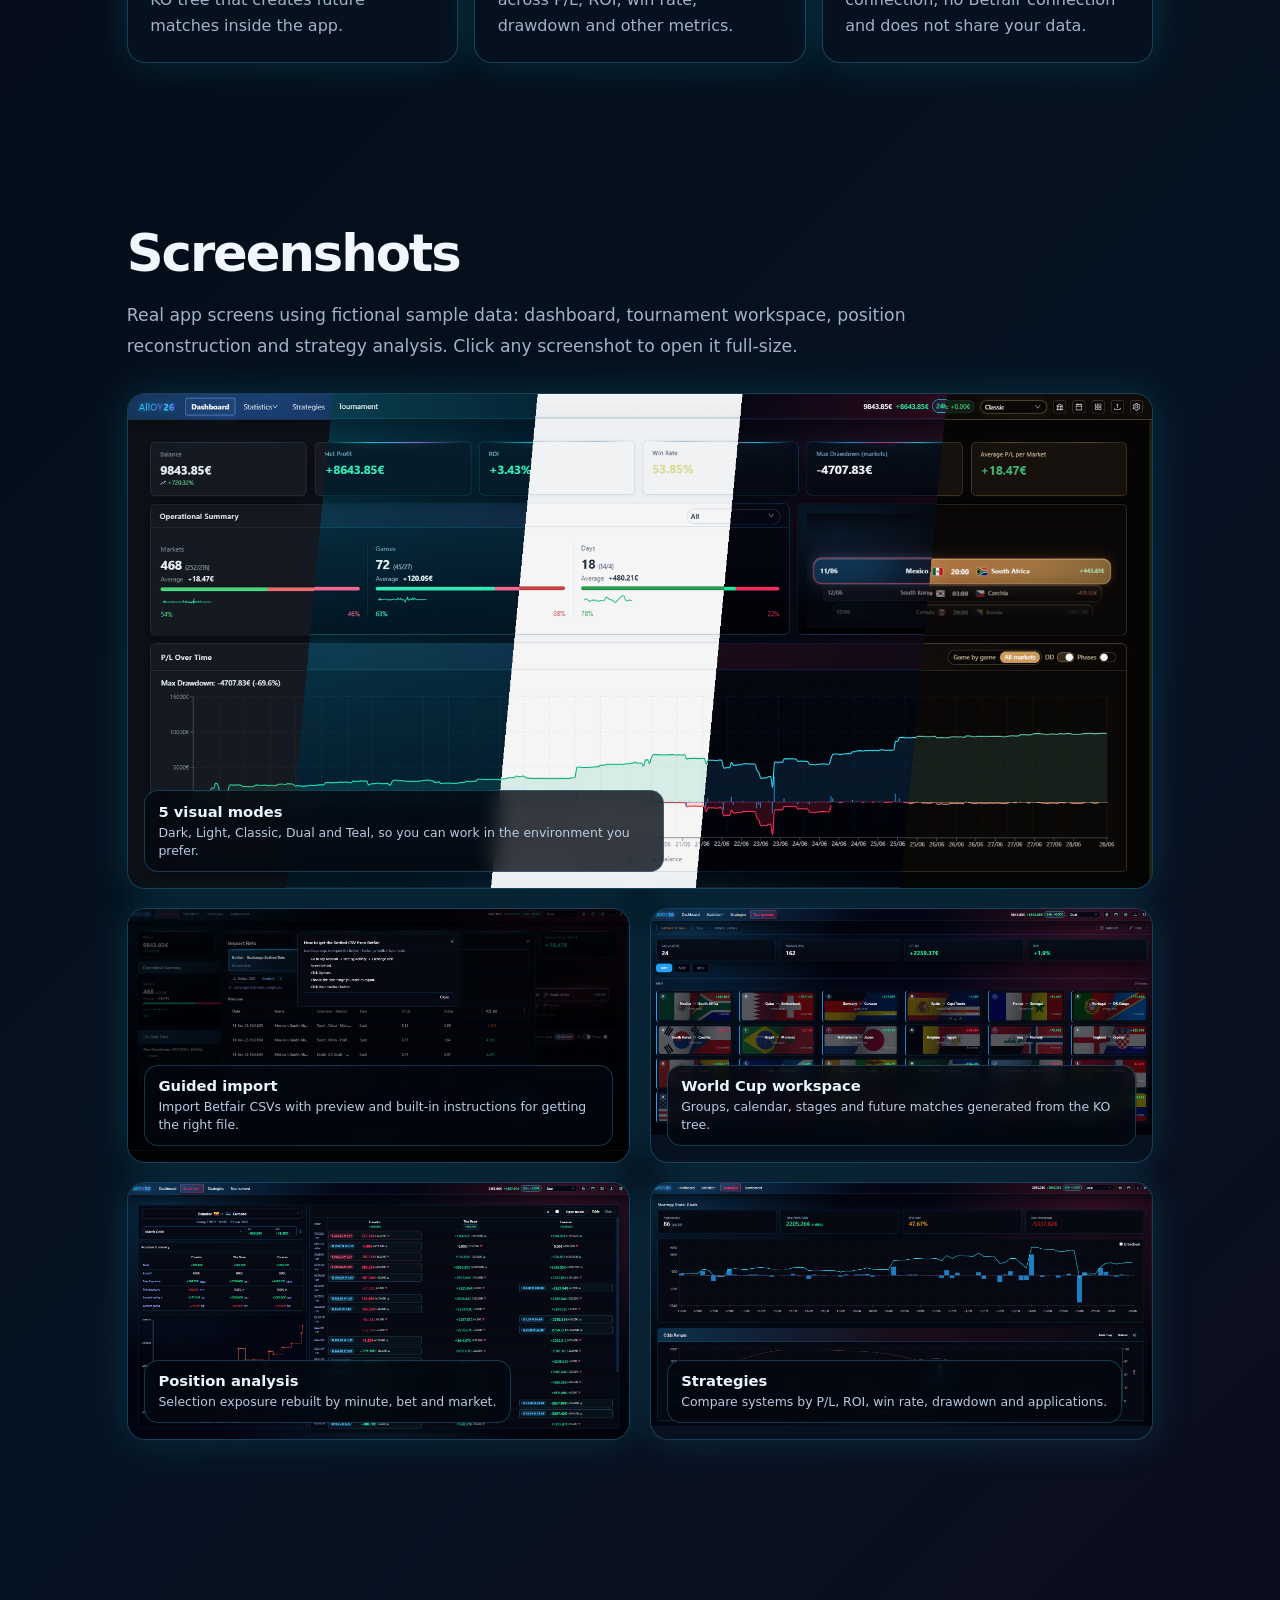
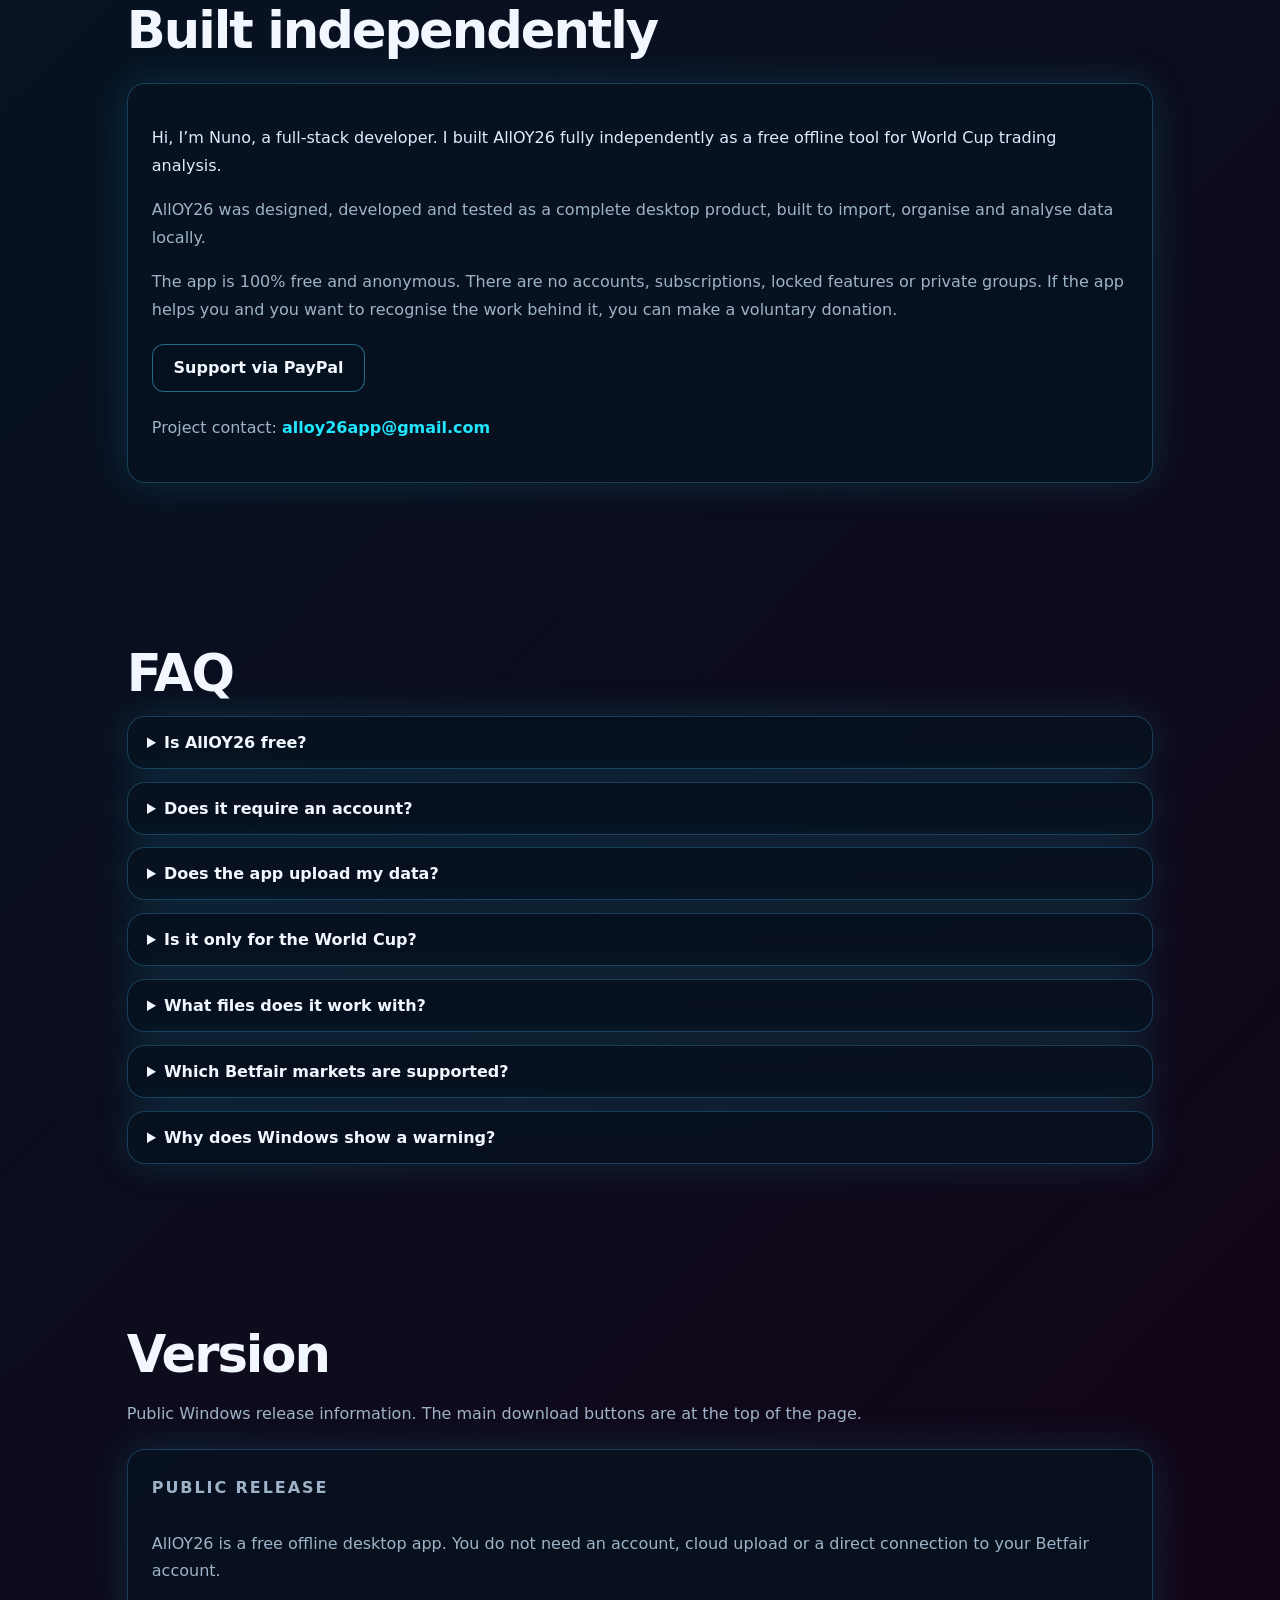
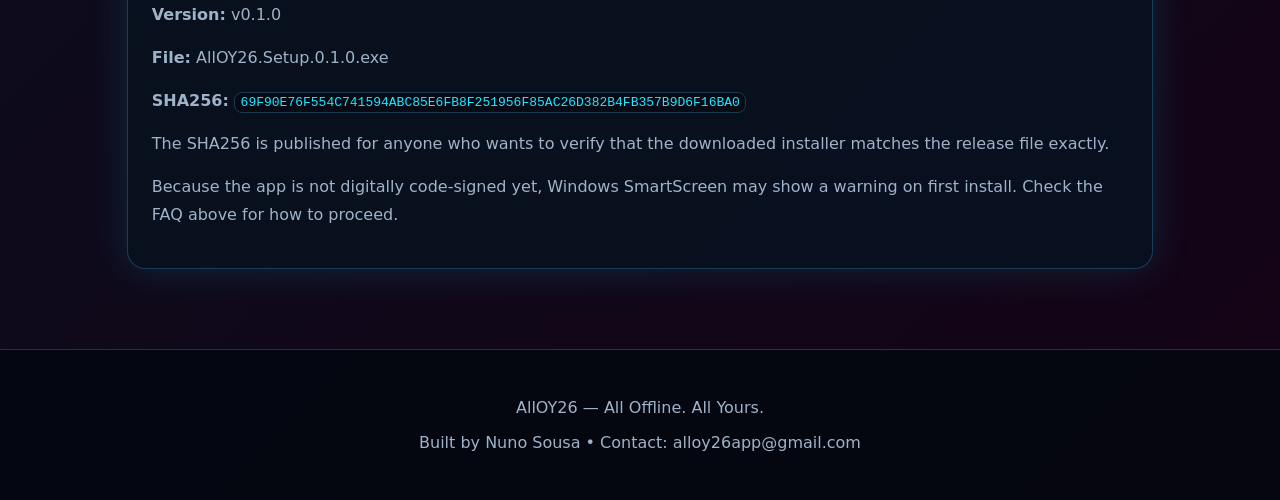
==== commit cb8fbec4: "market list" ====
--- a/en.html
+++ b/en.html
@@ -267,14 +267,26 @@
         <p>
           AllOY26 supports the main World Cup match markets:
         </p>
-        <p>
-          Match Odds; Over/Under Goals; Correct Score; Half Time; First Half Goals;
-          Half Time Score; Extra Time; ET Over/Under Goals; ET Correct Score; Both
-          Teams to Score; Double Chance; Draw no Bet; Method of Victory; To Qualify;
-          Winner; To Lift The Trophy.
-        </p>
-        <p>
-          It currently does not support corners, cards, handicaps or player markets.
+          <p>
+            -Match Odds; <br/>
+            -Over/Under Goals; <br/>
+            -Correct Score; <br/>
+            -Half Time; <br/>
+            -First Half Goals;<br/>
+            -Half Time Score; <br/>
+            -Extra Time; <br/>
+            -ET Over/Under Goals; <br/>
+            -ET Correct Score; <br/>
+            -Both Teams to Score?; <br/>
+            -Double Chance; <br/>
+            -Draw no Bet; <br/>
+            -Method of Victory; <br/>
+            -To Qualify;<br/>
+            -Winner; <br/>
+            -To Lift The Trophy.<br/>
+          </p>
+        <p>
+          It does not support corners, cards, handicaps, players or special markets.
         </p>
       </details>
 
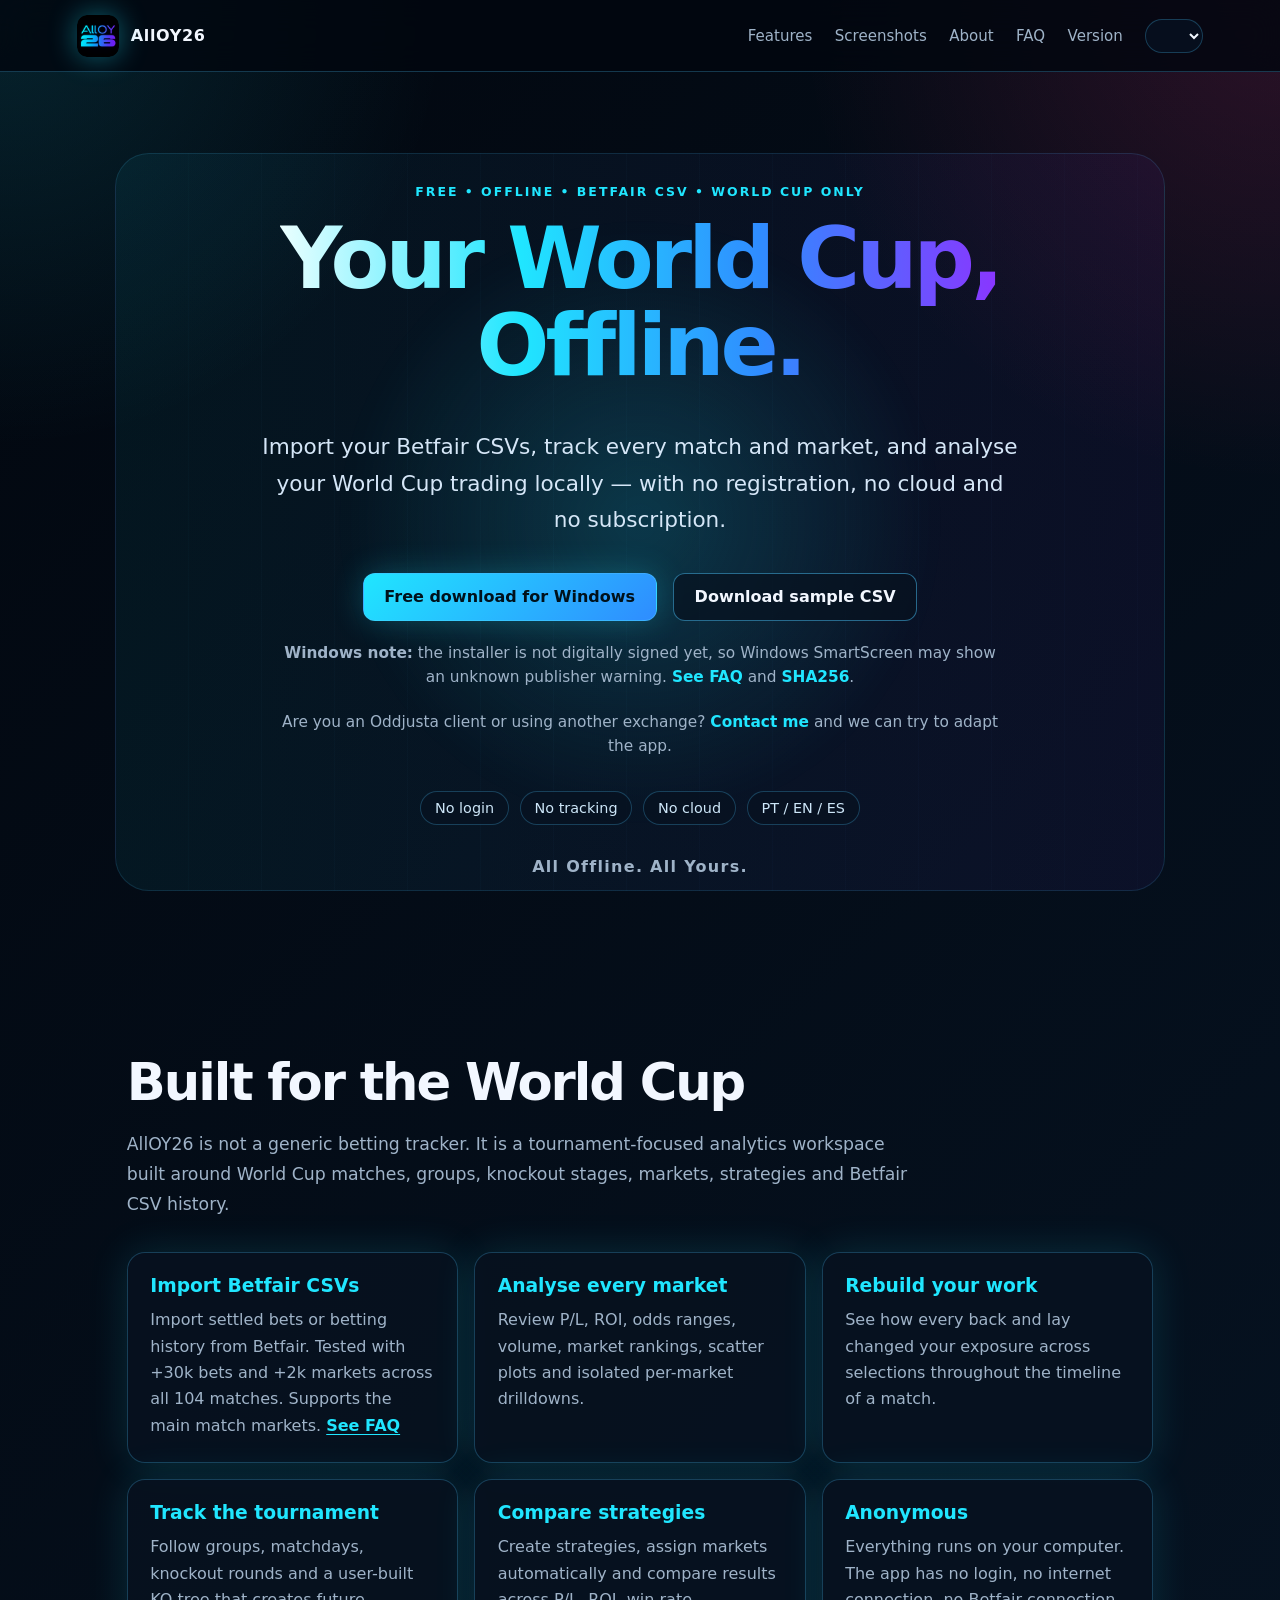
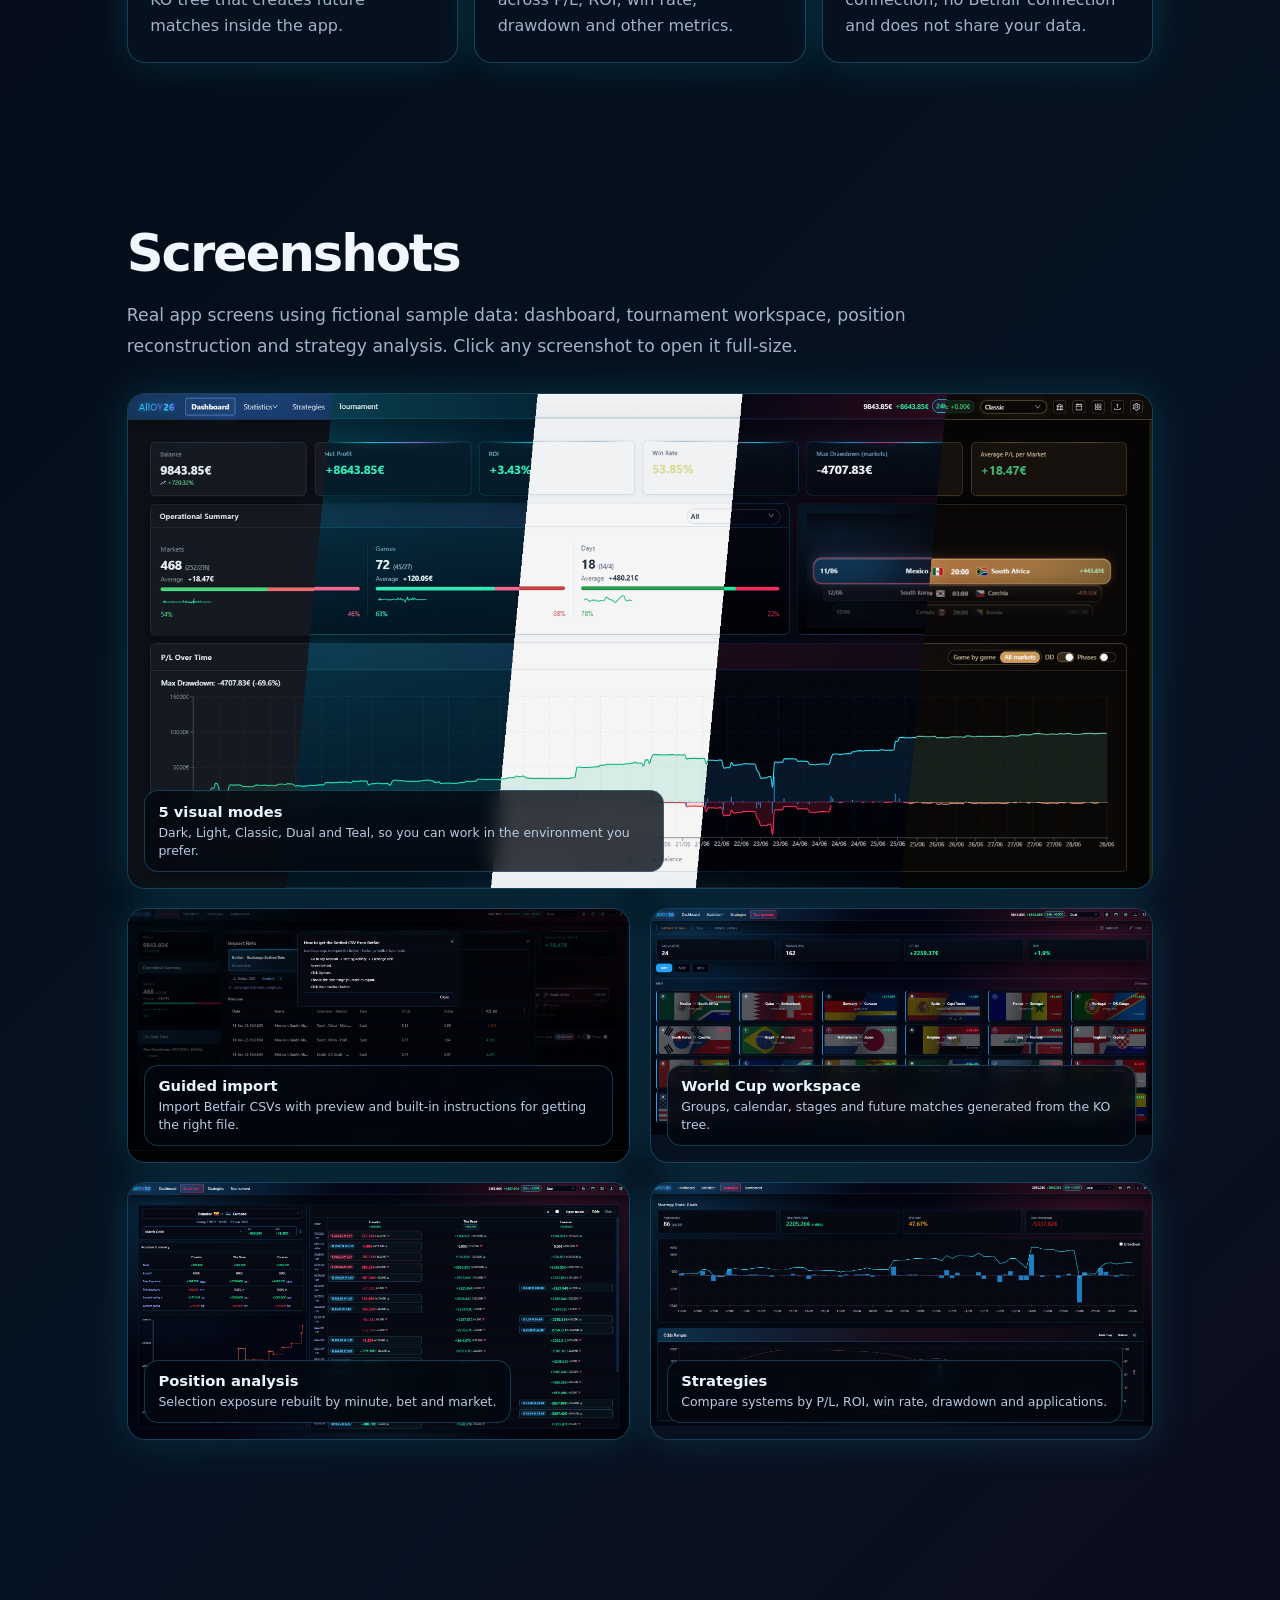
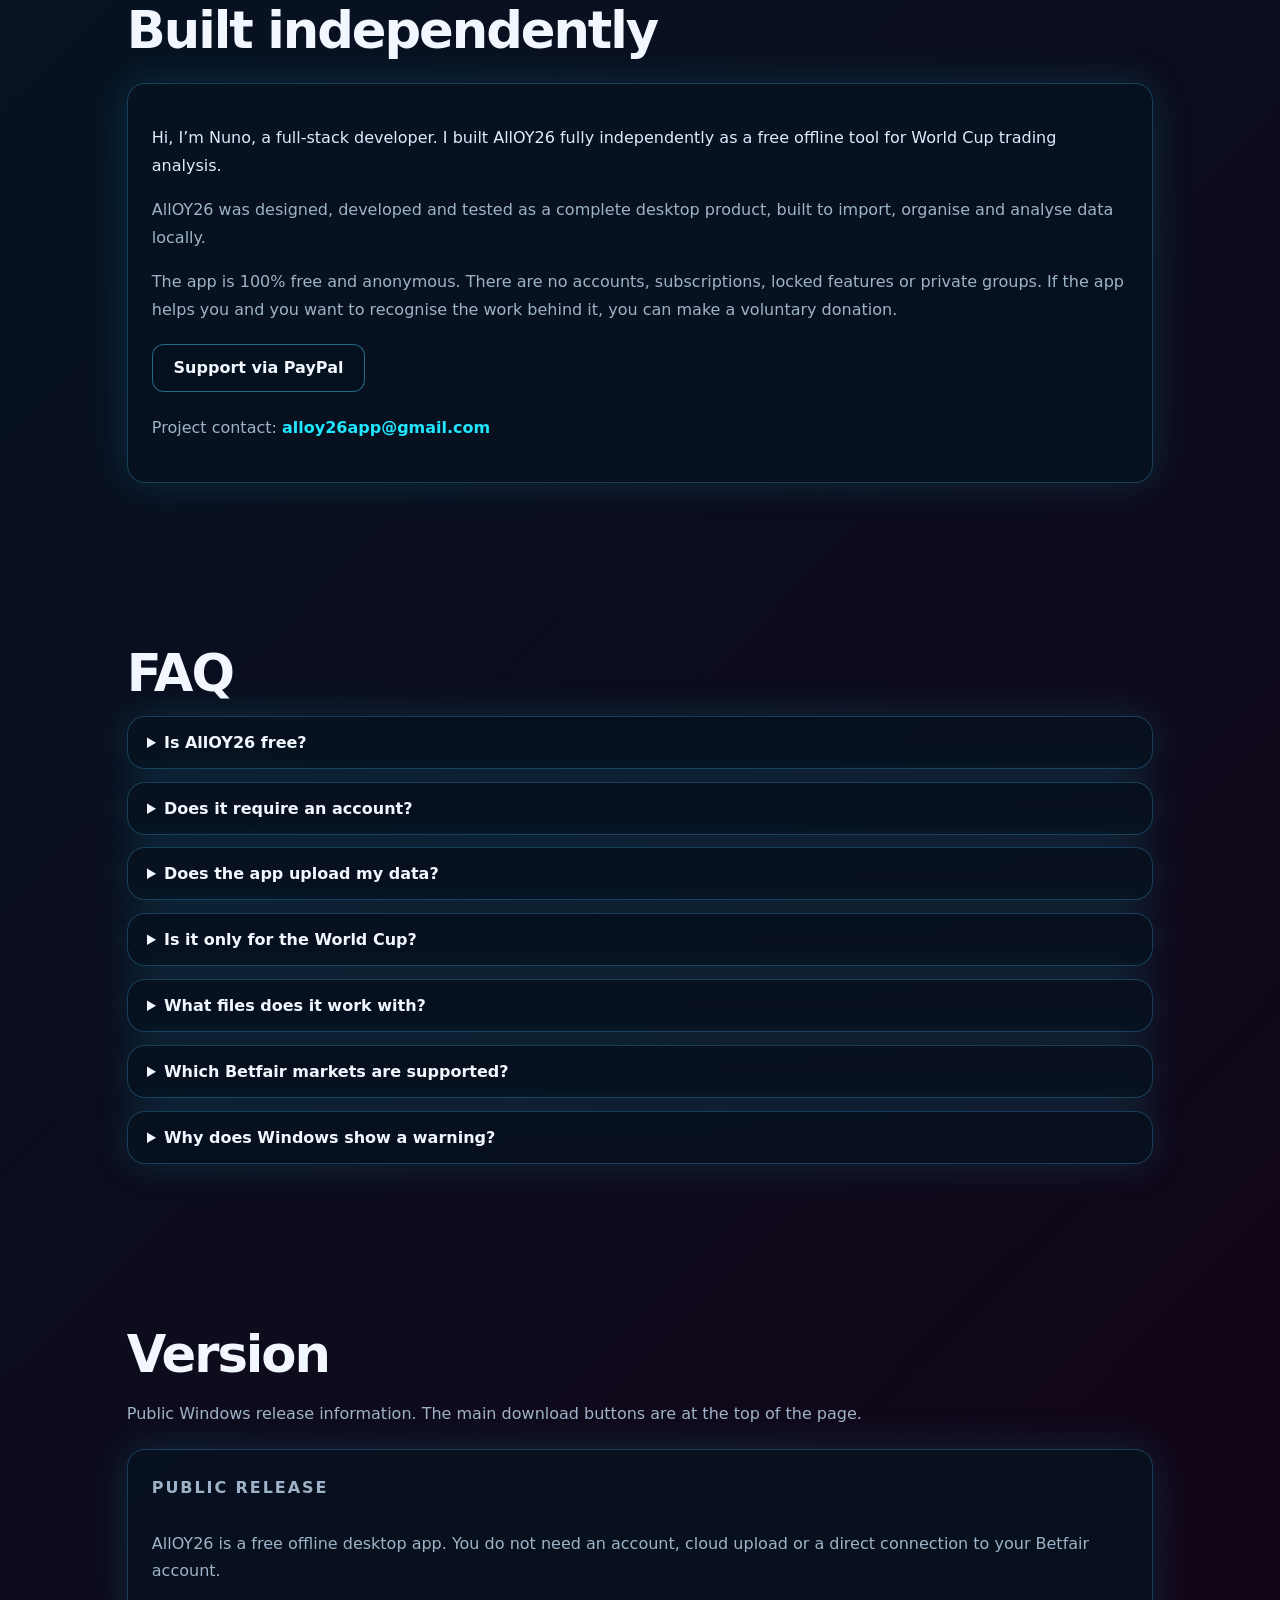
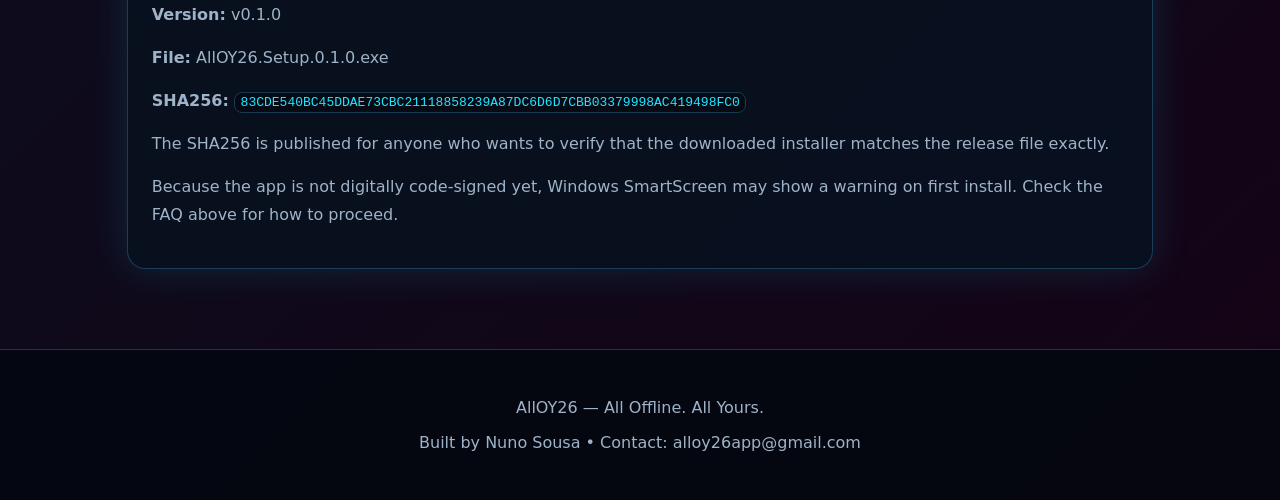
==== commit 78db6d59: "Update en.html" ====
--- a/en.html
+++ b/en.html
@@ -54,7 +54,7 @@
         <a class="btn primary" href="https://github.com/NunoSousa9/alloy26/releases/download/v0.1.0/AllOY26.Setup.0.1.0.exe">
           Free download for Windows
         </a>
-        <a class="btn secondary" href="https://github.com/NunoSousa9/alloy26/releases/download/v0.1.0/ExchangeSettledBets_sample.csv">
+        <a class="btn secondary" href="https://github.com/NunoSousa9/alloy26/releases/download/v0.1.0/ExchangeSettledBets_WCsample.csv">
           Download sample CSV
         </a>
       </div>
@@ -332,7 +332,7 @@
     
         <p>
           <strong>SHA256:</strong>
-          <code>69F90E76F554C741594ABC85E6FB8F251956F85AC26D382B4FB357B9D6F16BA0</code>
+          <code>83CDE540BC45DDAE73CBC21118858239A87DC6D6D7CBB03379998AC419498FC0</code>
         </p>
     
         <p>
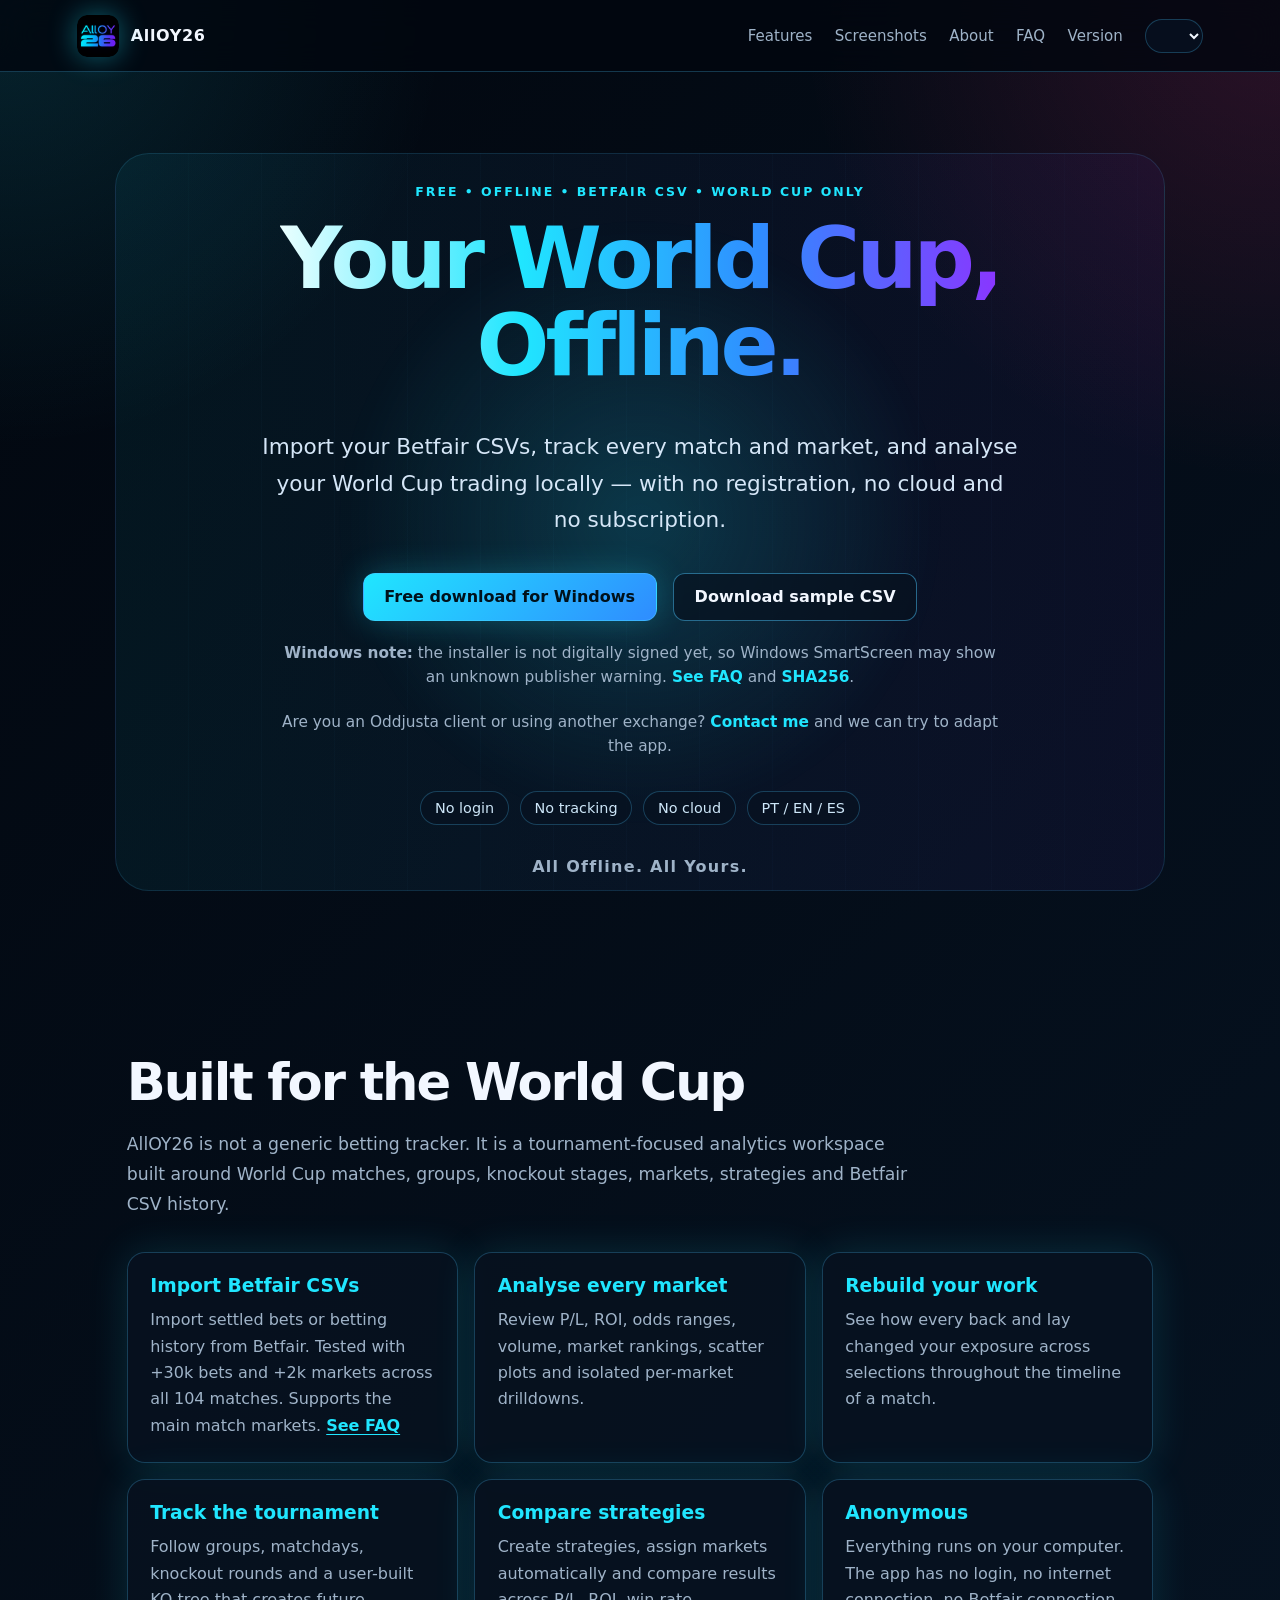
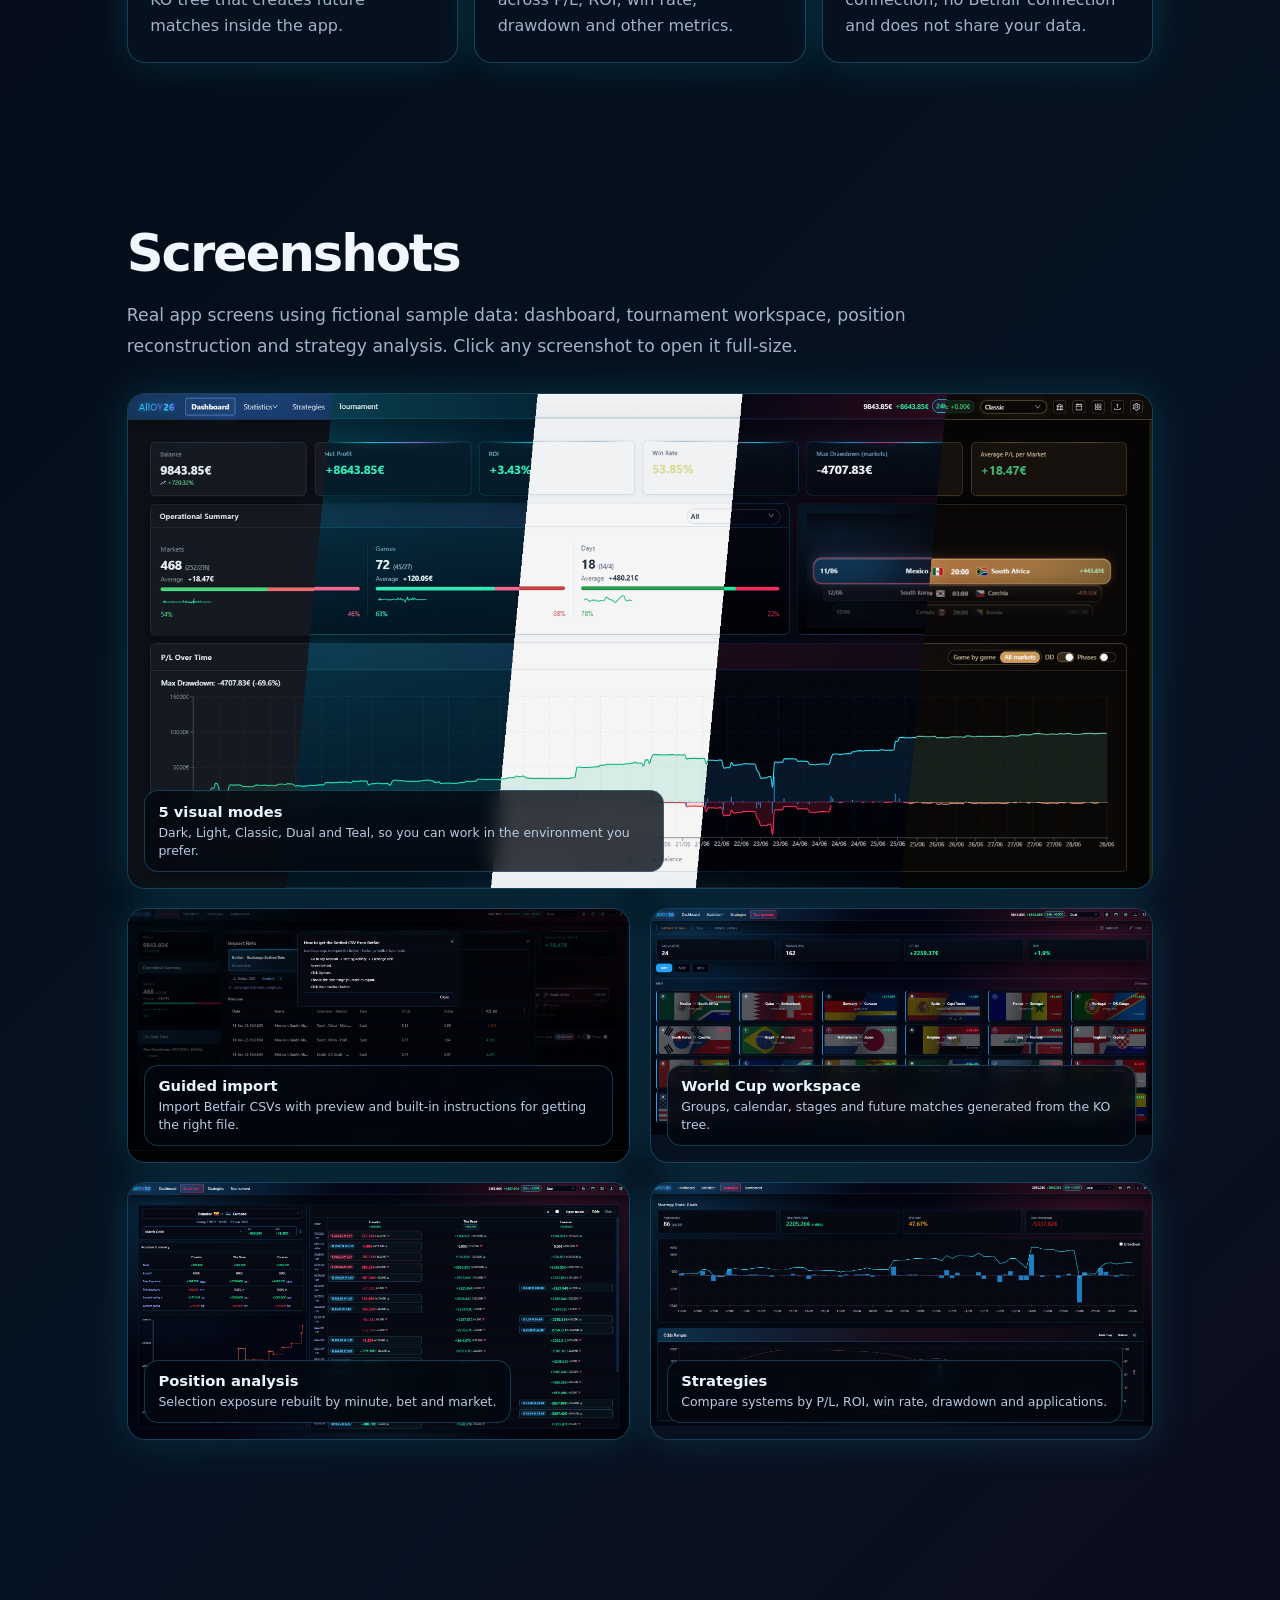
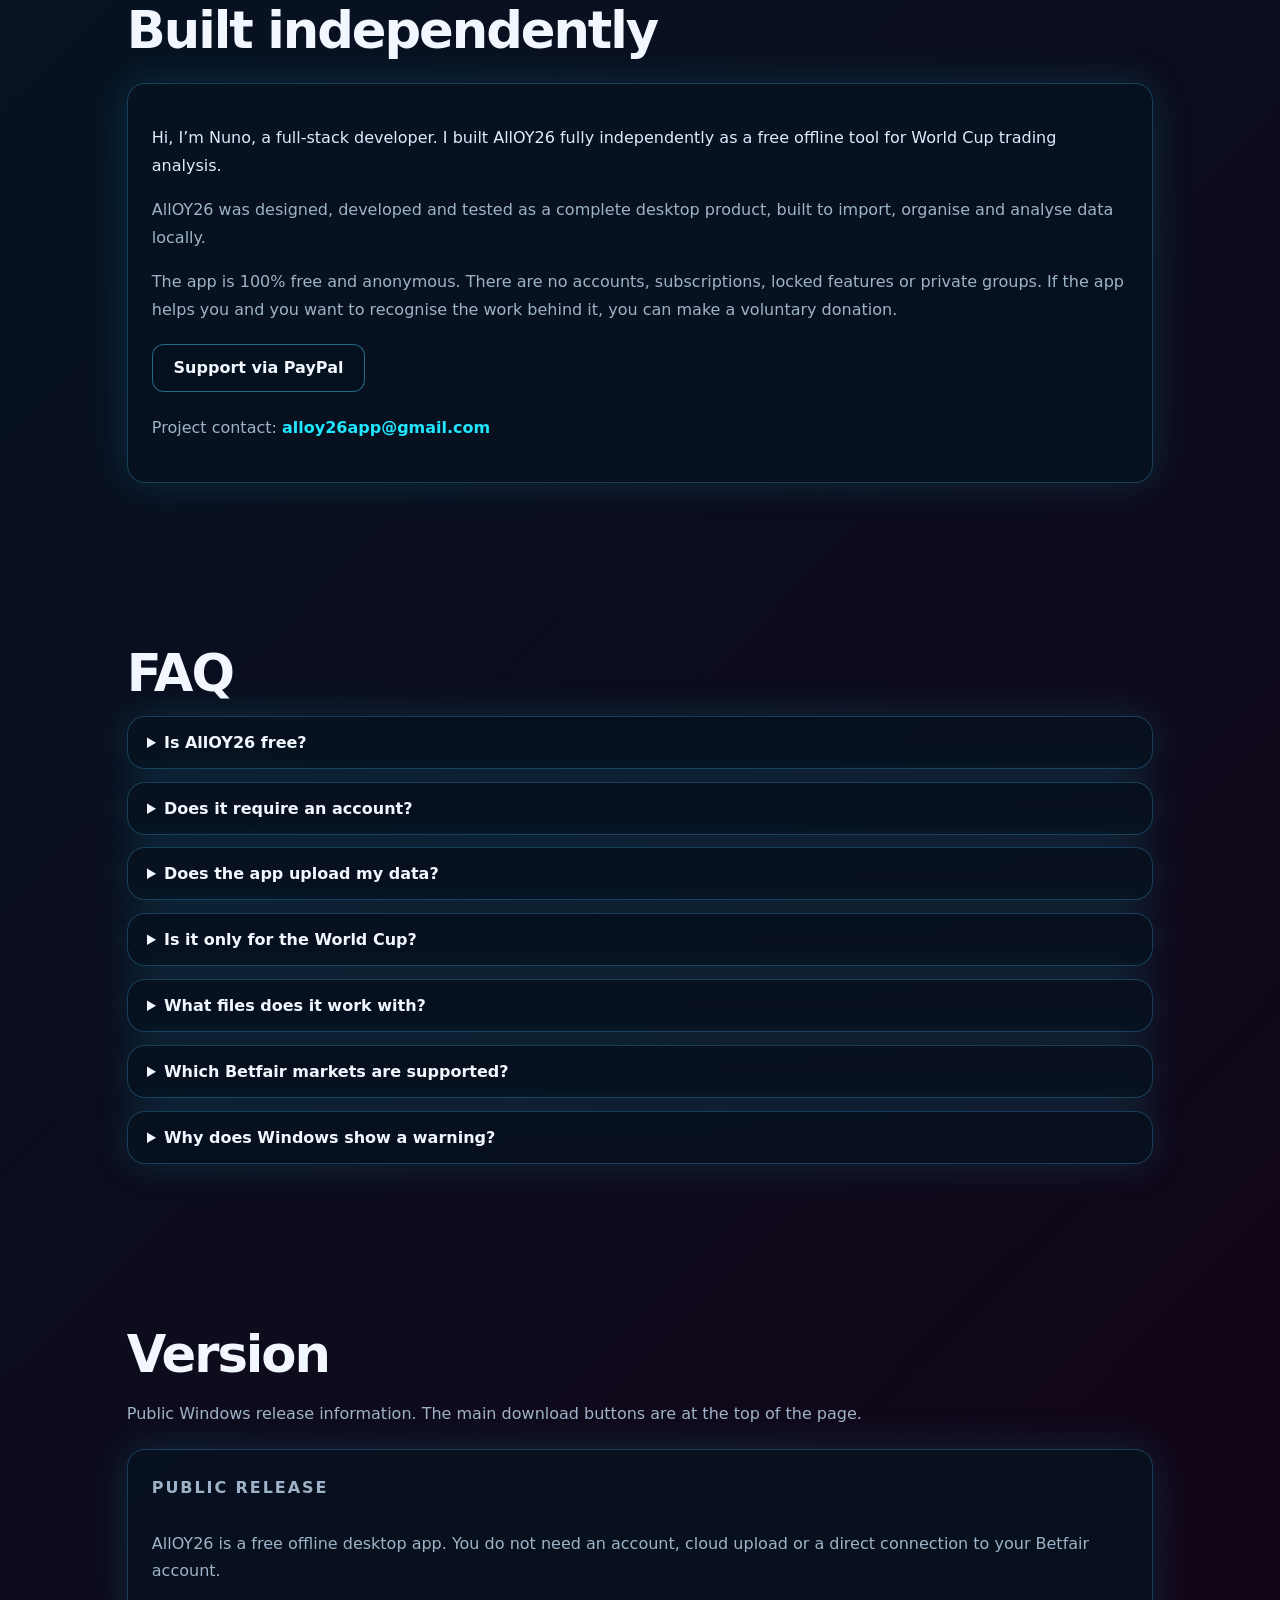
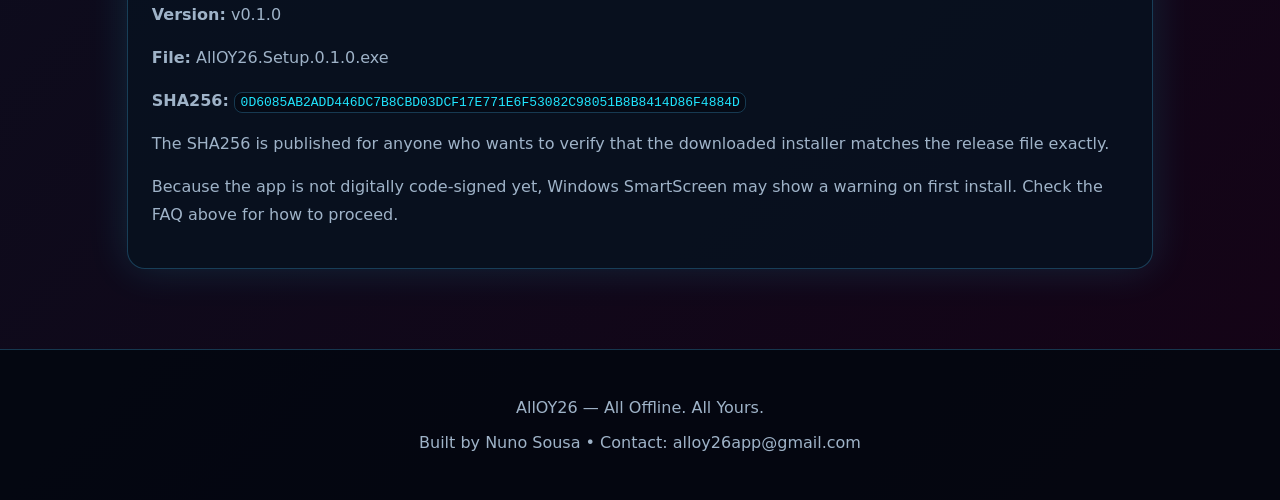
==== commit e9dbffd5: "Update en.html" ====
--- a/en.html
+++ b/en.html
@@ -332,7 +332,7 @@
     
         <p>
           <strong>SHA256:</strong>
-          <code>83CDE540BC45DDAE73CBC21118858239A87DC6D6D7CBB03379998AC419498FC0</code>
+          <code>0D6085AB2ADD446DC7B8CBD03DCF17E771E6F53082C98051B8B8414D86F4884D</code>
         </p>
     
         <p>
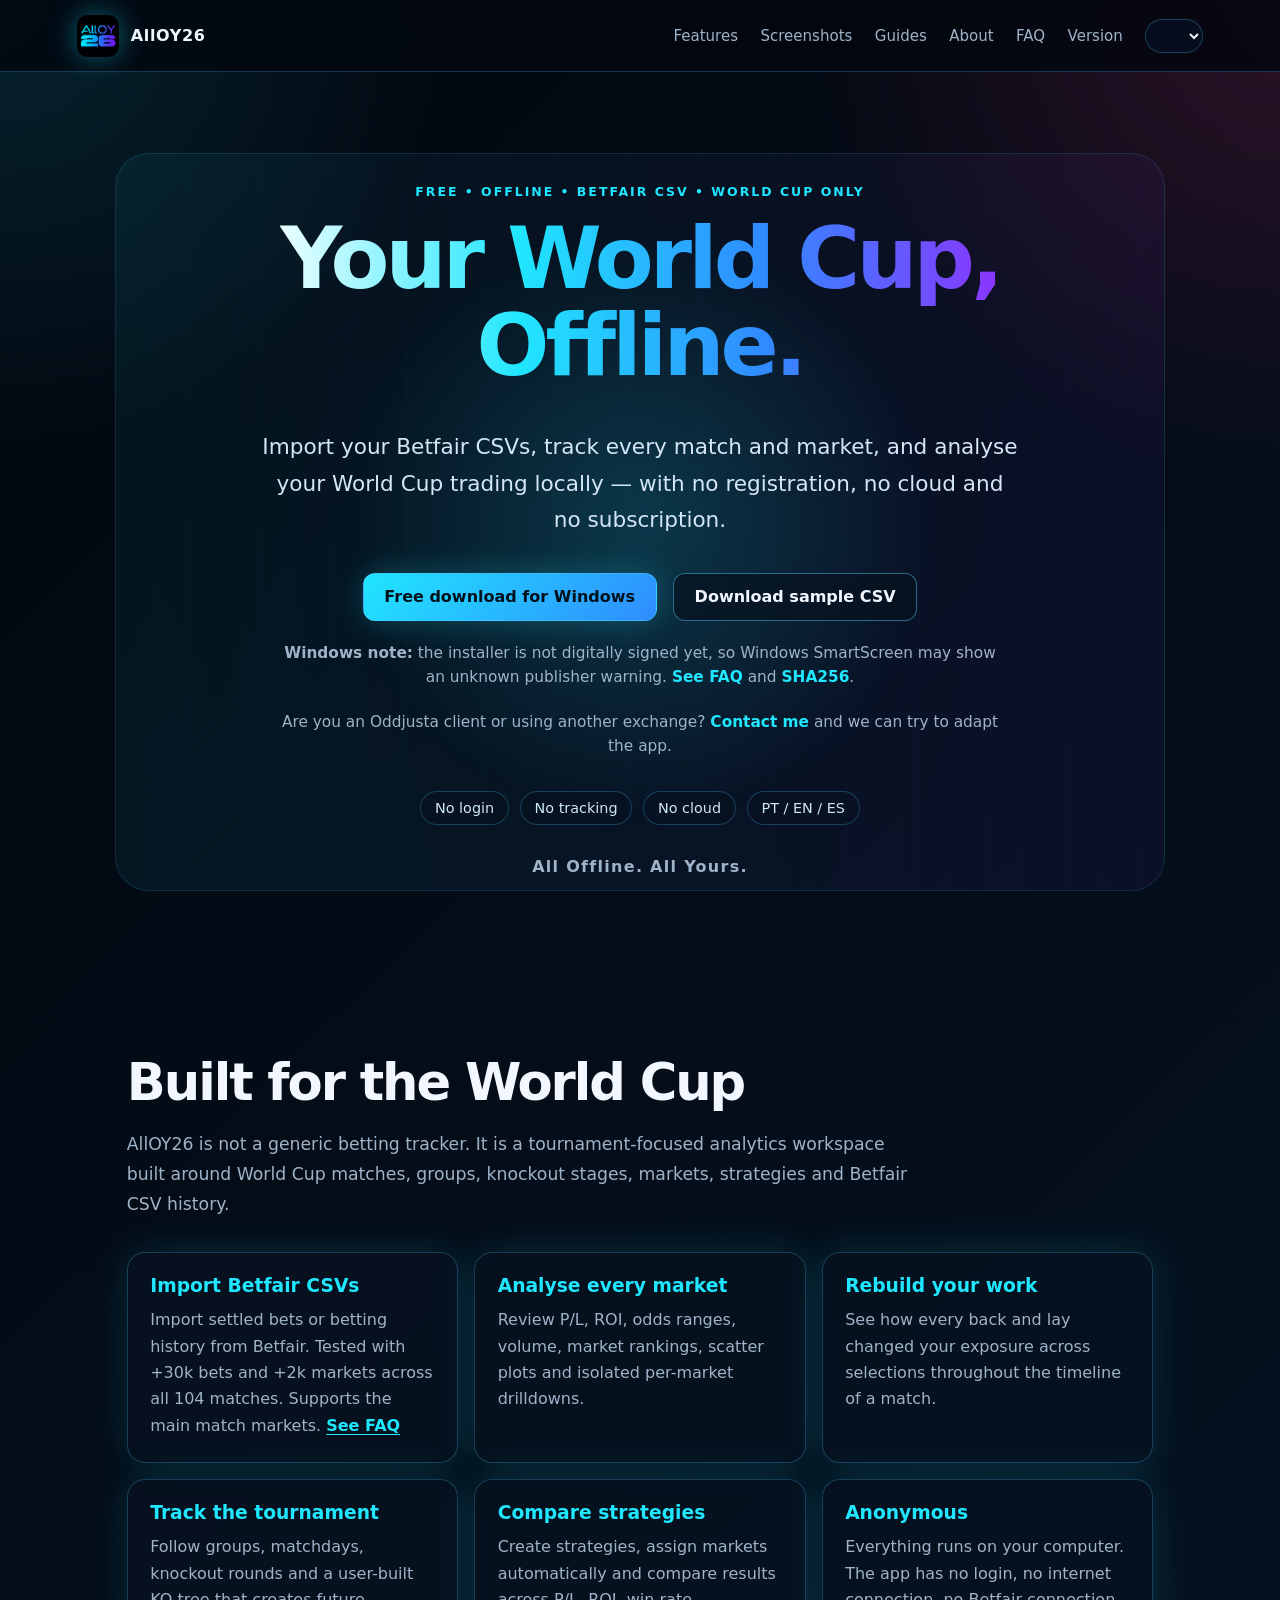
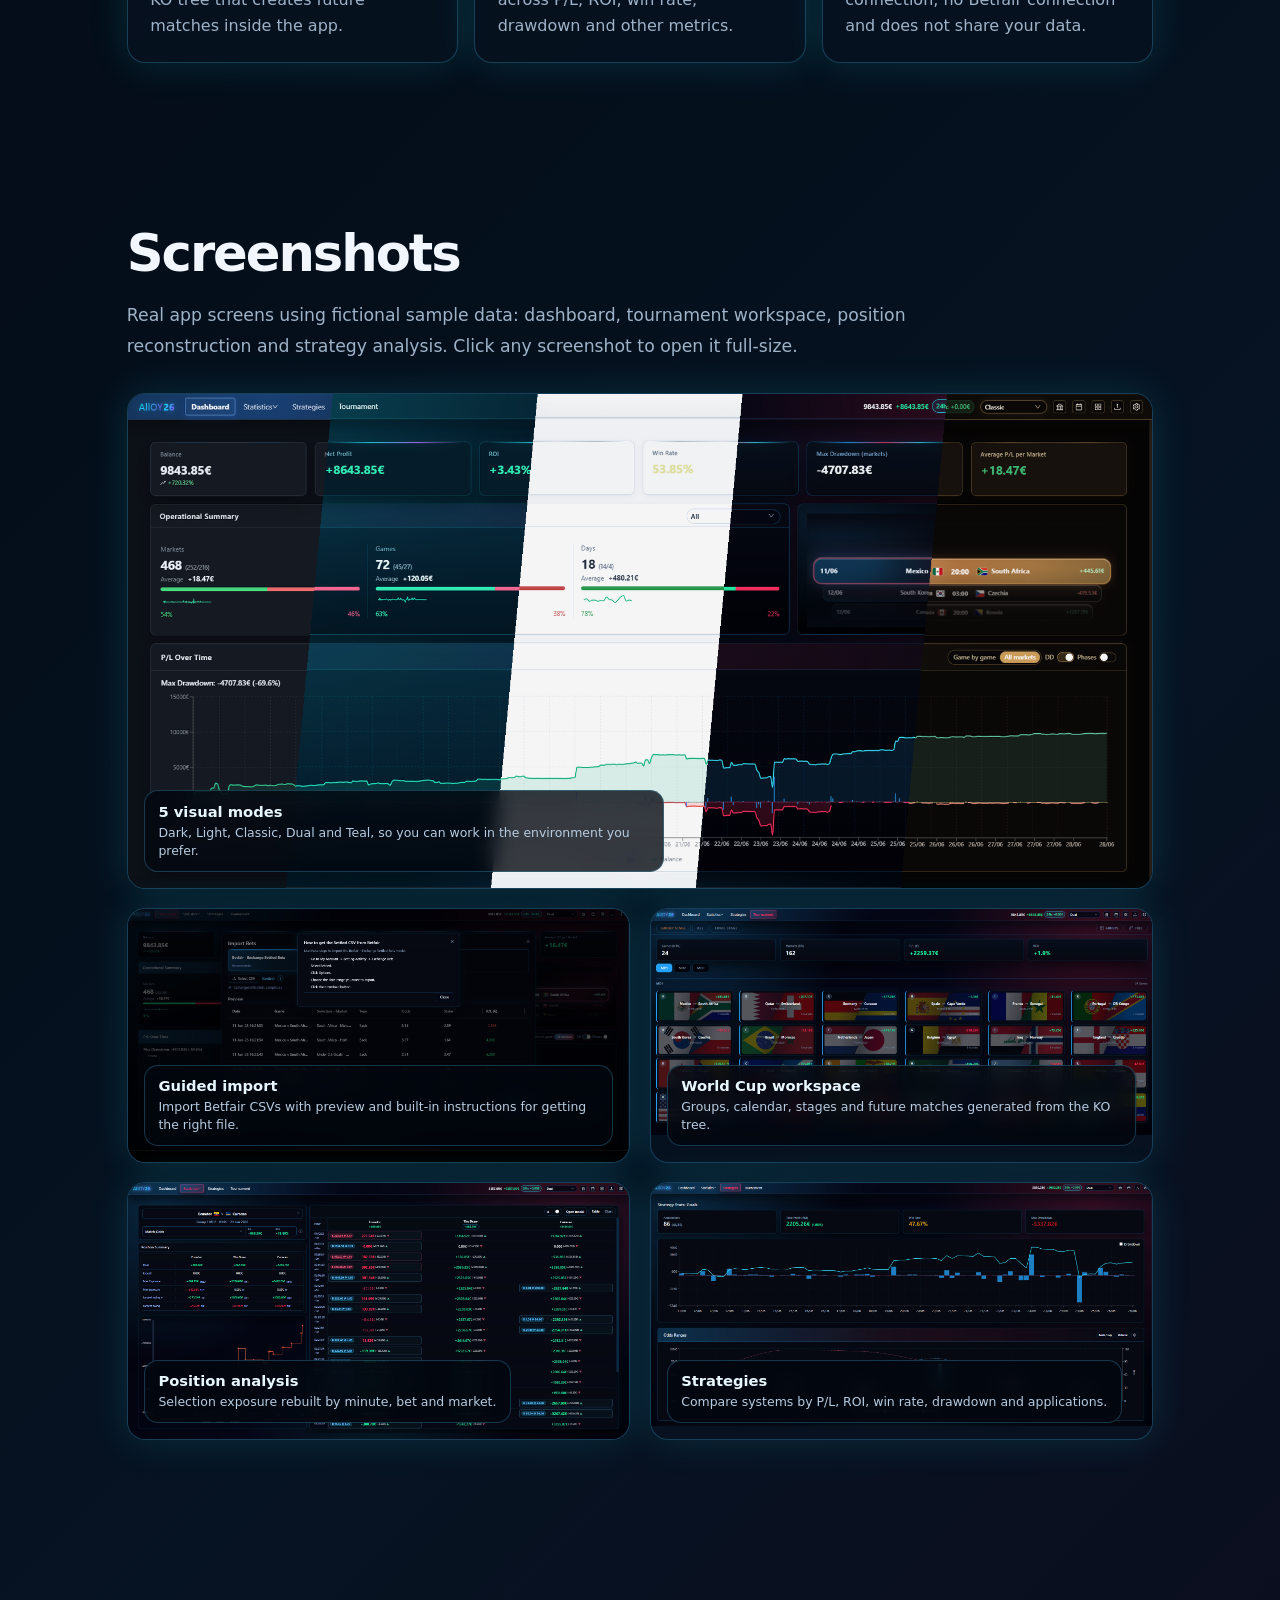
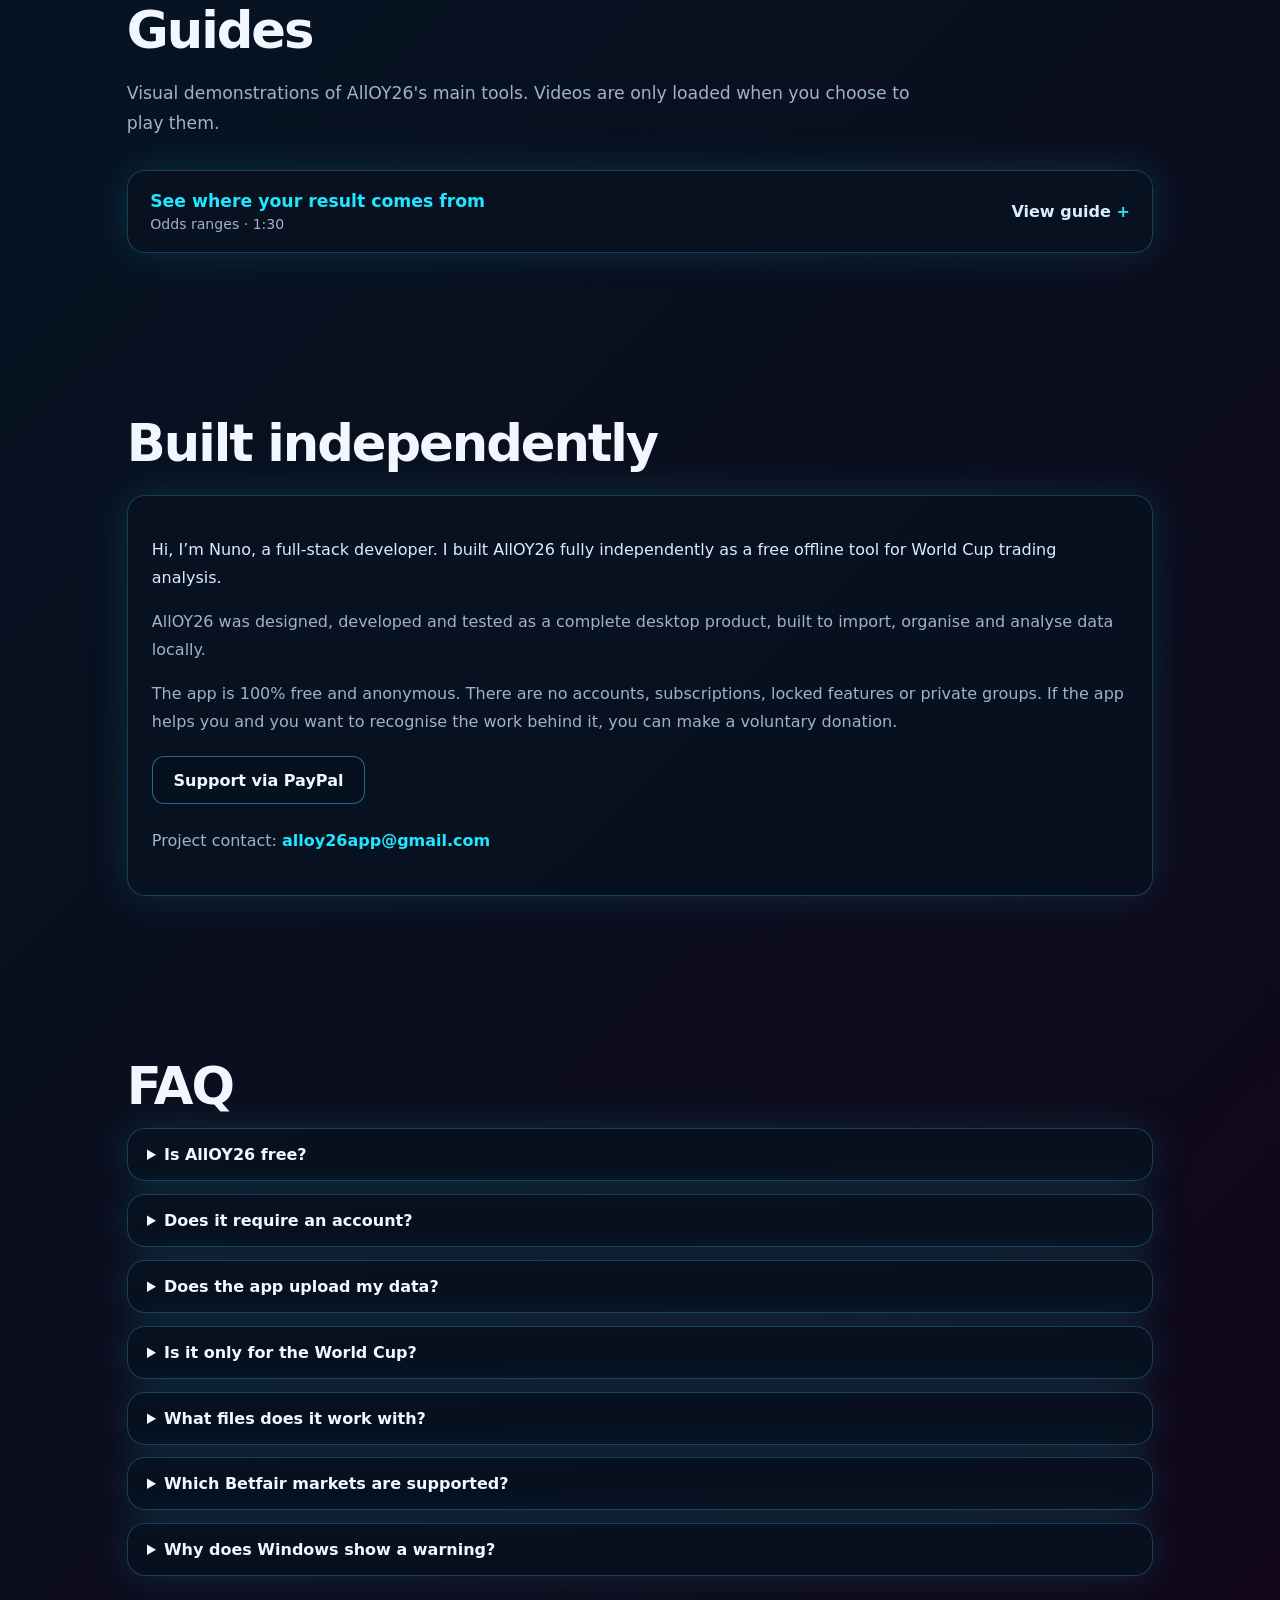
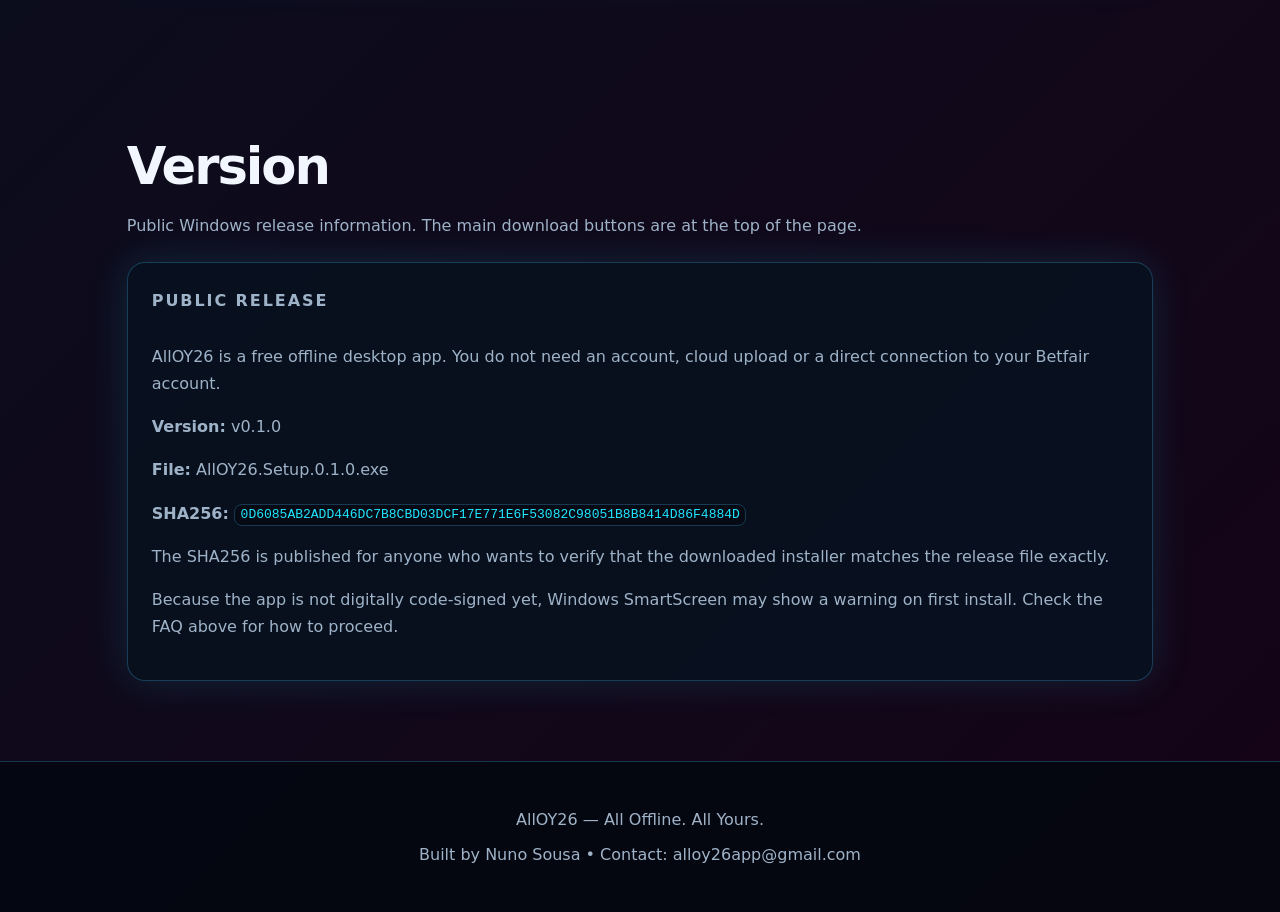
==== commit 6546342d: "guides - odds range" ====
--- a/en.html
+++ b/en.html
@@ -24,6 +24,7 @@
     <nav>
       <a href="#features">Features</a>
       <a href="#screenshots">Screenshots</a>
+      <a href="#guides">Guides</a>
       <a href="#about">About</a>
       <a href="#faq">FAQ</a>
       <a href="#download">Version</a>
@@ -191,6 +192,68 @@
             </figcaption>
           </a>
         </div>
+      </div>
+    </section>
+
+    <section id="guides" class="section guides">
+      <h2>Guides</h2>
+
+      <p class="section-intro">
+        Visual demonstrations of AllOY26's main tools. Videos are only loaded
+        when you choose to play them.
+      </p>
+
+      <div class="guide-list">
+        <details class="guide-card">
+          <summary>
+            <span>
+              <strong>See where your result comes from</strong>
+              <small>Odds ranges · 1:30</small>
+            </span>
+            <span class="guide-summary-action">View guide</span>
+          </summary>
+
+          <div class="guide-content">
+            <div class="guide-copy">
+              <p>
+                Breakpoints define the boundaries used to group odds. A new range
+                is created between two breakpoints.
+              </p>
+
+              <p>
+                Each bar represents the total Profit/Loss for that range. The height
+                of the dashed line in each range represents the number of bets placed
+                within it.
+              </p>
+
+              <div class="guide-reading">
+                <p>
+                  <strong>Bars · P/L</strong>
+                  <span>Read against the left axis.</span>
+                </p>
+                <p>
+                  <strong>Dashed lines · Volume</strong>
+                  <span>Read against the right axis.</span>
+                </p>
+              </div>
+
+              <p class="guide-tip">
+                Enable Back/Lay to separate back and lay bets, then add breakpoints
+                to analyse the relevant odds ranges in greater detail.
+              </p>
+            </div>
+
+            <div class="guide-video-shell" data-youtube-id="0q15yprqXrE">
+              <button class="guide-video-trigger" type="button" aria-label="Play odds range guide">
+                <img src="assets/guide-odds-range.png" alt="AllOY26 odds range chart">
+                <span class="guide-play">
+                  <span class="guide-play-icon" aria-hidden="true">▶</span>
+                  Watch demonstration
+                </span>
+              </button>
+            </div>
+          </div>
+        </details>
       </div>
     </section>
 
@@ -368,6 +431,23 @@
 
     window.addEventListener("DOMContentLoaded", openAnchoredDetails);
     window.addEventListener("hashchange", openAnchoredDetails);
+
+    document.querySelectorAll(".guide-video-trigger").forEach((trigger) => {
+      trigger.addEventListener("click", () => {
+        const shell = trigger.closest(".guide-video-shell");
+        const videoId = shell?.dataset.youtubeId;
+        if (!shell || !videoId) return;
+
+        const iframe = document.createElement("iframe");
+        iframe.src = `https://www.youtube-nocookie.com/embed/${videoId}?autoplay=1&rel=0`;
+        iframe.title = "AllOY26 guide: odds ranges";
+        iframe.allow = "accelerometer; autoplay; clipboard-write; encrypted-media; gyroscope; picture-in-picture; web-share";
+        iframe.allowFullscreen = true;
+        iframe.referrerPolicy = "strict-origin-when-cross-origin";
+
+        shell.replaceChildren(iframe);
+      }, { once: true });
+    });
   </script>
 </body>
 </html>
--- a/styles.css
+++ b/styles.css
@@ -478,6 +478,194 @@
   background: rgba(2, 7, 15, 0.82);
 }
 
+.guide-list {
+  margin-top: 2rem;
+}
+
+.guide-card {
+  overflow: hidden;
+  border: 1px solid var(--border);
+  border-radius: 18px;
+  background: var(--card);
+  box-shadow: var(--shadow);
+}
+
+.guide-card summary {
+  display: flex;
+  align-items: center;
+  justify-content: space-between;
+  gap: 1rem;
+  padding: 1.25rem 1.4rem;
+  cursor: pointer;
+  list-style: none;
+}
+
+.guide-card summary::-webkit-details-marker {
+  display: none;
+}
+
+.guide-card summary > span:first-child,
+.guide-card summary strong,
+.guide-card summary small {
+  display: block;
+}
+
+.guide-card summary strong {
+  color: var(--cyan);
+  font-size: 1.08rem;
+}
+
+.guide-card summary small {
+  margin-top: 0.3rem;
+  color: var(--muted);
+  font-size: 0.88rem;
+}
+
+.guide-summary-action {
+  flex: 0 0 auto;
+  color: #dcecff;
+  font-weight: 800;
+}
+
+.guide-summary-action::after {
+  content: " +";
+  color: var(--cyan);
+}
+
+.guide-card[open] .guide-summary-action::after {
+  content: " −";
+}
+
+.guide-content {
+  display: grid;
+  grid-template-columns: minmax(260px, 0.72fr) minmax(0, 1.28fr);
+  gap: 1.4rem;
+  padding: 0 1.4rem 1.4rem;
+  border-top: 1px solid var(--border);
+}
+
+.guide-copy {
+  padding-top: 1.2rem;
+}
+
+.guide-copy p,
+.guide-copy li {
+  color: var(--muted);
+  line-height: 1.65;
+}
+
+.guide-copy p:first-child {
+  margin-top: 0;
+  color: #dcecff;
+}
+
+.guide-copy strong {
+  color: var(--text);
+}
+
+.guide-reading {
+  display: grid;
+  gap: 0.65rem;
+  margin-top: 1.2rem;
+}
+
+.guide-reading p {
+  margin: 0;
+  padding: 0.8rem 0.9rem;
+  border: 1px solid var(--border);
+  border-radius: 12px;
+  background: rgba(2, 7, 15, 0.45);
+}
+
+.guide-reading strong,
+.guide-reading span {
+  display: block;
+}
+
+.guide-reading strong {
+  color: var(--cyan);
+}
+
+.guide-reading span {
+  margin-top: 0.2rem;
+  color: var(--muted);
+  font-size: 0.9rem;
+}
+
+.guide-copy .guide-tip {
+  margin-bottom: 0;
+  color: #dcecff;
+}
+
+.guide-video-shell {
+  min-width: 0;
+  margin-top: 1.4rem;
+  aspect-ratio: 16 / 9;
+  overflow: hidden;
+  border: 1px solid var(--border-strong);
+  border-radius: 14px;
+  background: #02070f;
+}
+
+.guide-video-trigger {
+  position: relative;
+  width: 100%;
+  height: 100%;
+  padding: 0;
+  border: 0;
+  background: #02070f;
+  cursor: pointer;
+}
+
+.guide-video-trigger::after {
+  content: "";
+  position: absolute;
+  inset: 0;
+  background: linear-gradient(180deg, transparent 50%, rgba(2, 7, 15, 0.72));
+}
+
+.guide-video-trigger img,
+.guide-video-shell iframe {
+  width: 100%;
+  height: 100%;
+  display: block;
+  border: 0;
+}
+
+.guide-video-trigger img {
+  object-fit: cover;
+  transition: transform 0.25s ease, opacity 0.25s ease;
+}
+
+.guide-video-trigger:hover img {
+  transform: scale(1.015);
+  opacity: 0.9;
+}
+
+.guide-play {
+  position: absolute;
+  z-index: 1;
+  left: 50%;
+  top: 50%;
+  display: inline-flex;
+  align-items: center;
+  gap: 0.65rem;
+  transform: translate(-50%, -50%);
+  padding: 0.8rem 1rem;
+  border: 1px solid var(--border-strong);
+  border-radius: 999px;
+  background: rgba(2, 7, 15, 0.88);
+  color: var(--text);
+  font: inherit;
+  font-weight: 900;
+  white-space: nowrap;
+  box-shadow: 0 0 28px rgba(32, 230, 255, 0.22);
+}
+
+.guide-play-icon {
+  color: var(--cyan);
+}
+
 @media (max-width: 900px) {
   .site-header {
     height: auto;
@@ -501,6 +689,14 @@
     grid-template-columns: 1fr;
   }
 
+  .guide-content {
+    grid-template-columns: 1fr;
+  }
+
+  .guide-video-shell {
+    margin-top: 0;
+  }
+
   .hero::before {
     inset: 3%;
   }
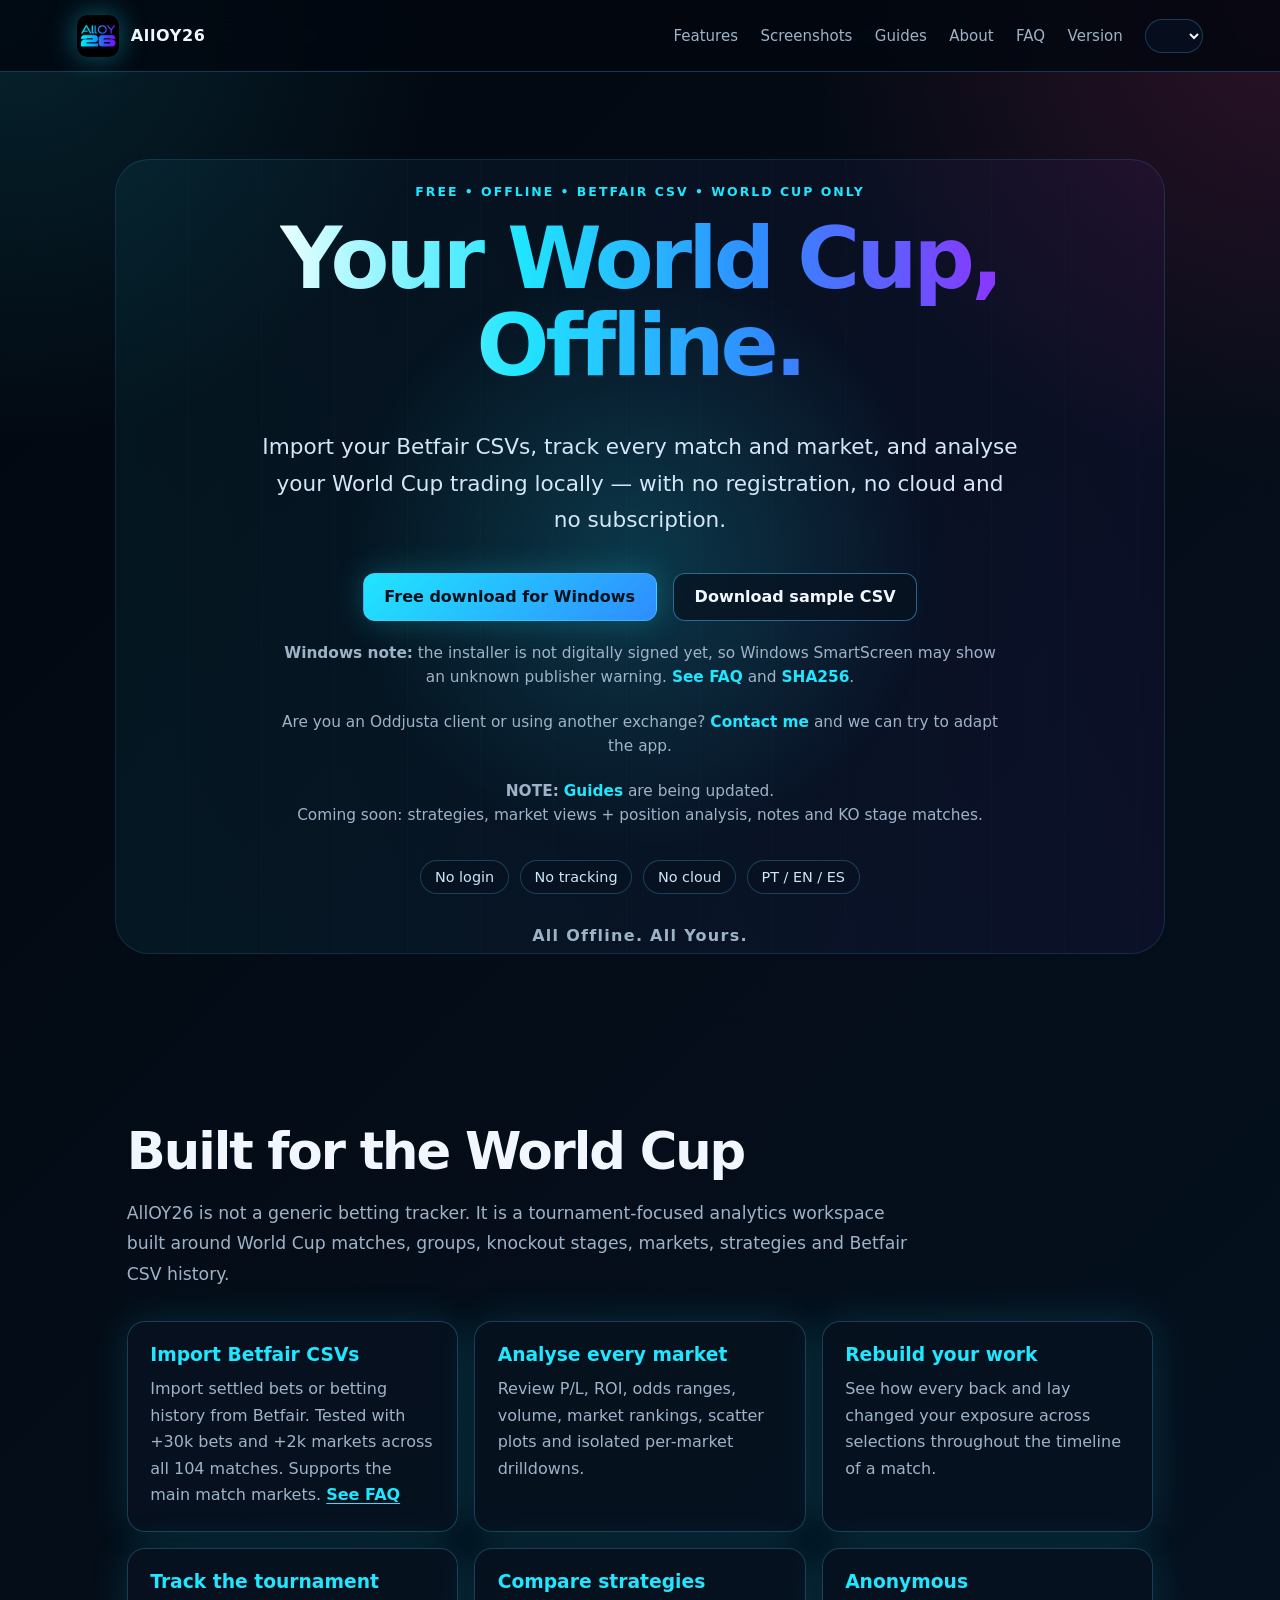
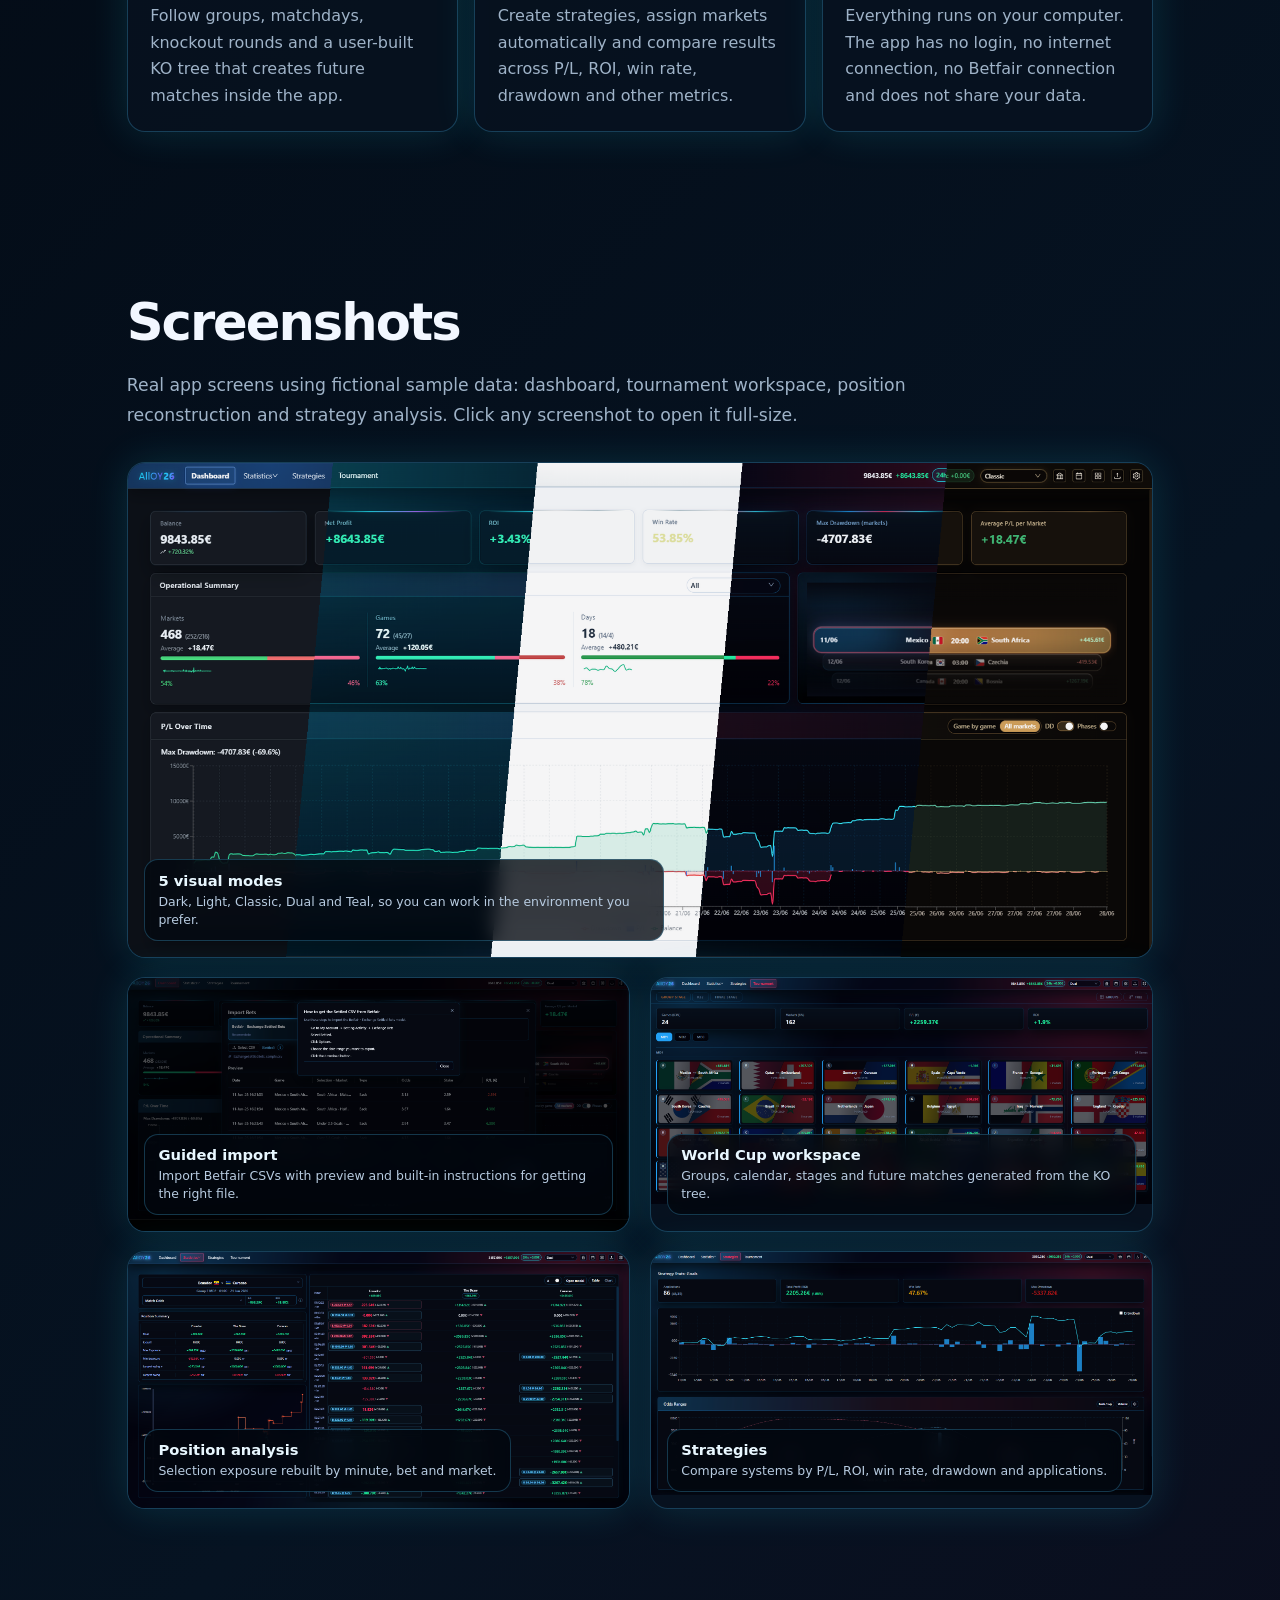
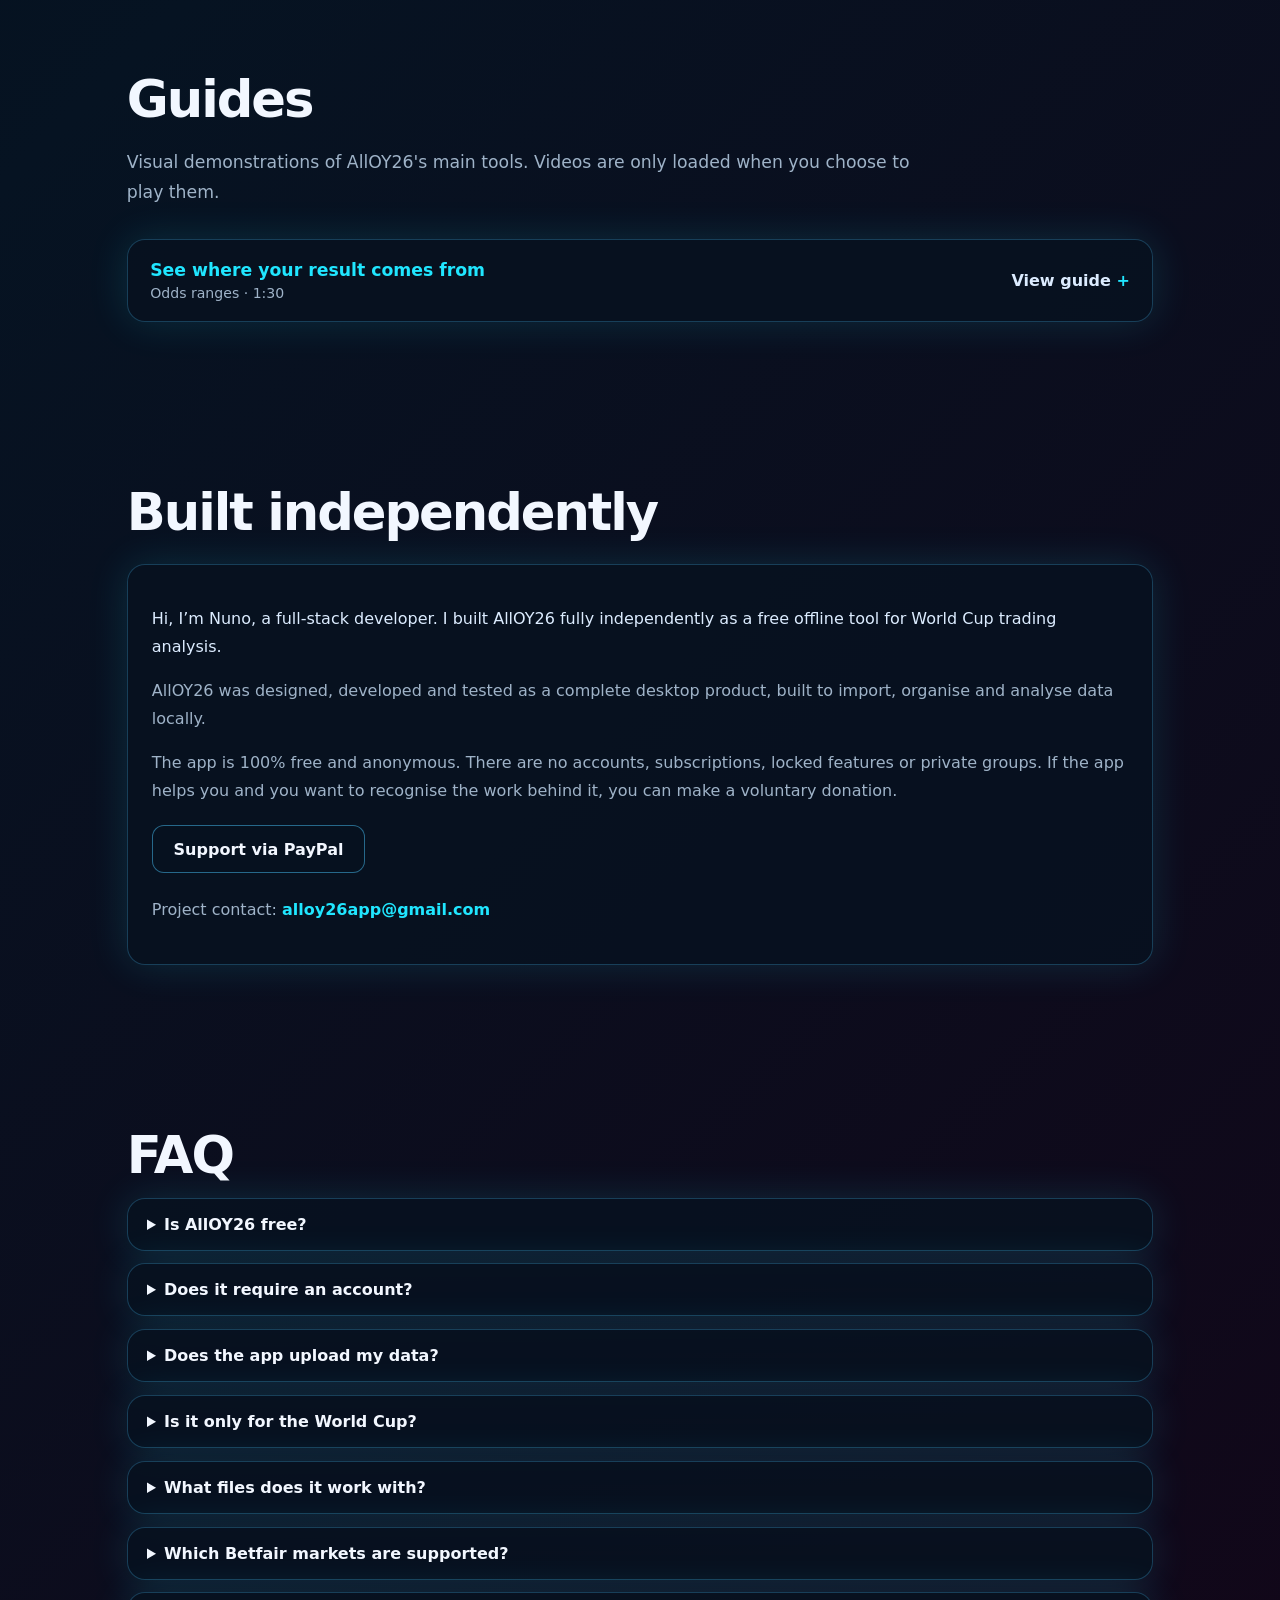
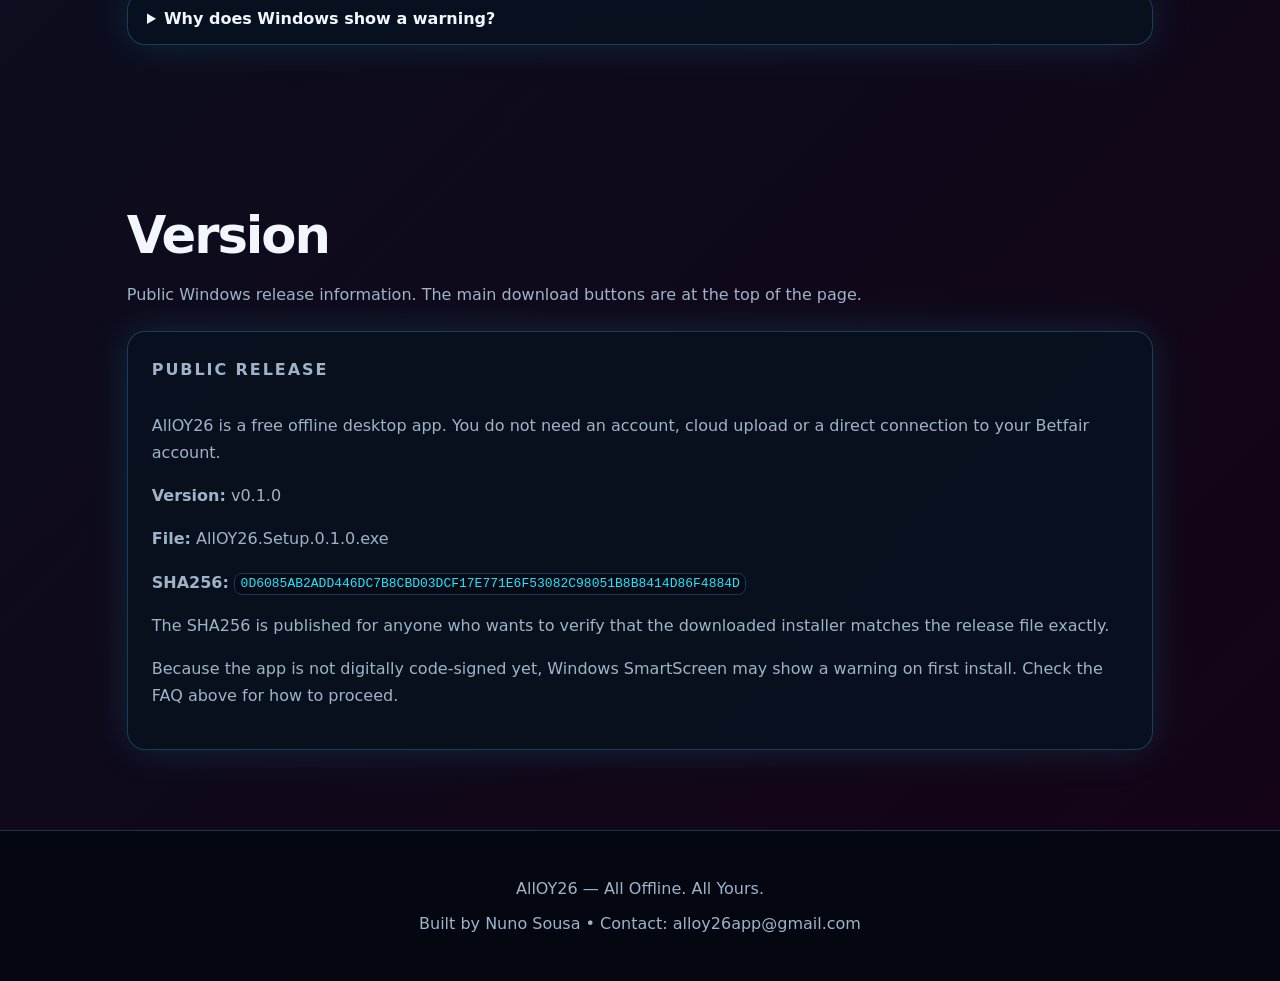
==== commit 4a163f53: "dev guides info" ====
--- a/en.html
+++ b/en.html
@@ -71,6 +71,12 @@
         <a href="mailto:alloy26app@gmail.com">Contact me</a> and we can try to adapt the app.
       </p>
 
+      <p class="hero-note">
+        <strong>NOTE:</strong> <a href="#guides">Guides</a> are being updated.<br>
+        Coming soon: strategies, market views + position analysis, notes
+        and KO stage matches.
+      </p>
+
       <div class="trust-row">
         <span>No login</span>
         <span>No tracking</span>
